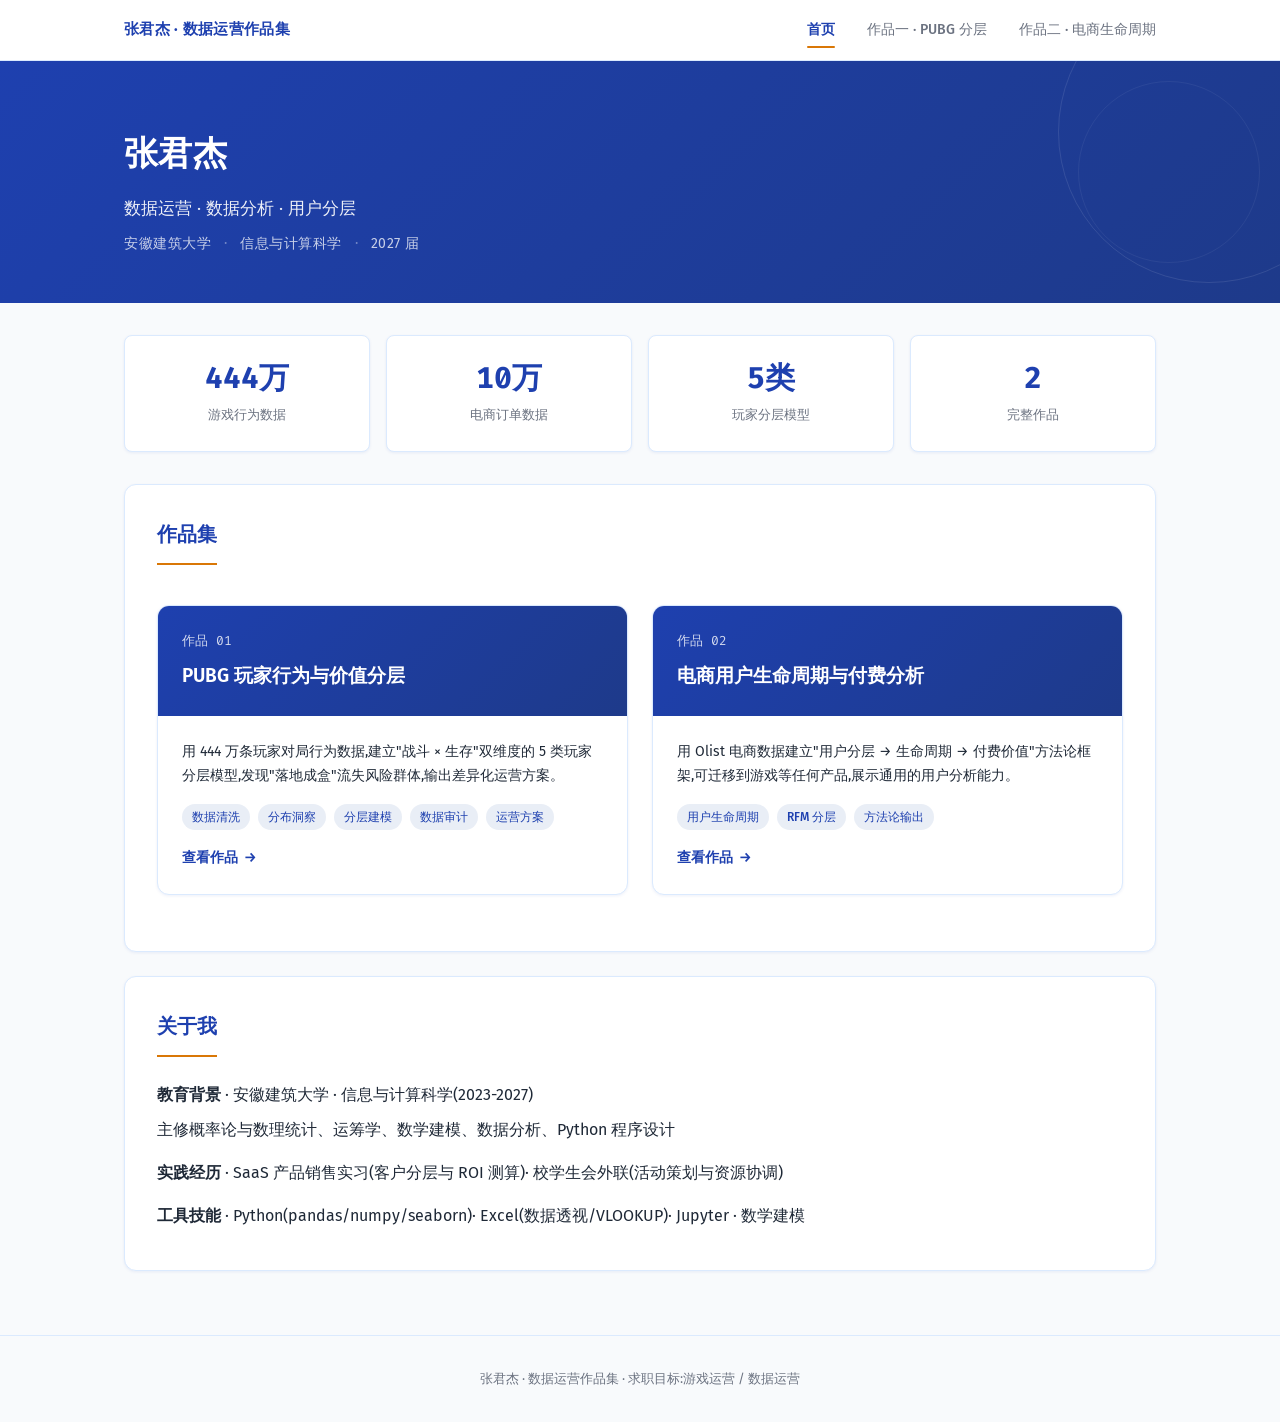
==== website/index.html @ e104588a "feat: redesign portfolio frontend with Swiss Modernism design system Apply ui-ux-pro-max design syst" ====
<!DOCTYPE html>
<html lang="zh-CN">
<head>
<meta charset="UTF-8">
<meta name="viewport" content="width=device-width, initial-scale=1.0">
<title>张君杰 · 数据运营作品集</title>
<link rel="preconnect" href="https://fonts.googleapis.com">
<link rel="preconnect" href="https://fonts.gstatic.com" crossorigin>
<link href="https://fonts.googleapis.com/css2?family=Fira+Sans:wght@300;400;500;600;700&family=Fira+Code:wght@400;500;600;700&display=swap" rel="stylesheet">
<link rel="stylesheet" href="css/style.css">
</head>
<body>

<!-- 导航 -->
<nav class="nav">
  <div class="nav-inner">
    <span class="nav-brand">张君杰 · 数据运营作品集</span>
    <div class="nav-links">
      <a href="index.html" class="active">首页</a>
      <a href="works/pubg.html">作品一 · PUBG 分层</a>
      <a href="works/olist.html">作品二 · 电商生命周期</a>
    </div>
  </div>
</nav>

<!-- Hero -->
<header class="hero">
  <div class="container">
    <h1>张君杰</h1>
    <p class="subtitle">数据运营 · 数据分析 · 用户分层</p>
    <p class="tagline">安徽建筑大学 <span>·</span> 信息与计算科学 <span>·</span> 2027 届</p>
  </div>
</header>

<div class="container">

  <!-- KPI 数据条 -->
  <div class="kpi-grid">
    <div class="kpi"><div class="value">444万</div><div class="label">游戏行为数据</div></div>
    <div class="kpi"><div class="value">10万</div><div class="label">电商订单数据</div></div>
    <div class="kpi"><div class="value">5类</div><div class="label">玩家分层模型</div></div>
    <div class="kpi"><div class="value">2</div><div class="label">完整作品</div></div>
  </div>

  <!-- 作品网格 -->
  <section class="chart-card">
    <h2>作品集</h2>
    <div class="works-grid">

      <div class="work-card">
        <div class="work-header">
          <div class="work-num">作品 01</div>
          <h3>PUBG 玩家行为与价值分层</h3>
        </div>
        <div class="work-body">
          <p>用 444 万条玩家对局行为数据,建立"战斗 × 生存"双维度的 5 类玩家分层模型,发现"落地成盒"流失风险群体,输出差异化运营方案。</p>
          <div class="work-skills">
            <span class="skill-tag">数据清洗</span>
            <span class="skill-tag">分布洞察</span>
            <span class="skill-tag">分层建模</span>
            <span class="skill-tag">数据审计</span>
            <span class="skill-tag">运营方案</span>
          </div>
          <a class="work-link" href="works/pubg.html">查看作品</a>
        </div>
      </div>

      <div class="work-card">
        <div class="work-header">
          <div class="work-num">作品 02</div>
          <h3>电商用户生命周期与付费分析</h3>
        </div>
        <div class="work-body">
          <p>用 Olist 电商数据建立"用户分层 → 生命周期 → 付费价值"方法论框架,可迁移到游戏等任何产品,展示通用的用户分析能力。</p>
          <div class="work-skills">
            <span class="skill-tag">用户生命周期</span>
            <span class="skill-tag">RFM 分层</span>
            <span class="skill-tag">方法论输出</span>
          </div>
          <a class="work-link" href="works/olist.html">查看作品</a>
        </div>
      </div>

    </div>
  </section>

  <!-- 关于我 -->
  <section class="chart-card">
    <h2>关于我</h2>
    <p><strong>教育背景</strong> · 安徽建筑大学 · 信息与计算科学(2023-2027)</p>
    <p>主修概率论与数理统计、运筹学、数学建模、数据分析、Python 程序设计</p>
    <p class="mt"><strong>实践经历</strong> · SaaS 产品销售实习(客户分层与 ROI 测算)· 校学生会外联(活动策划与资源协调)</p>
    <p class="mt"><strong>工具技能</strong> · Python(pandas/numpy/seaborn)· Excel(数据透视/VLOOKUP)· Jupyter · 数学建模</p>
  </section>

</div>

<footer>张君杰 · 数据运营作品集 · 求职目标:游戏运营 / 数据运营</footer>

</body>
</html>
---- website/css/style.css ----
/* ============================================================
   数据运营作品集 · 瑞士现代主义设计系统 (Swiss Modernism 2.0)
   ============================================================
   设计决策:
   - 风格: 网格系统、数学化间距、理性、干净
   - 主色: #1E40AF 数据蓝 (Primary)
   - 强调: #D97706 琥珀 (Accent, 为 WCAG 3:1 调整)
   - 背景: #F8FAFC 极浅蓝灰
   - 字体: Fira Sans(英文/数字) + 微软雅黑(中文) + Fira Code(代码)
   - 间距: 4px 基准的数学比例 (4/8/12/16/24/32/48/64)
   ============================================================ */

/* ---- 设计令牌 (Design Tokens) ---- */
:root {
    /* 色彩 */
    --color-primary: #1E40AF;
    --color-on-primary: #FFFFFF;
    --color-secondary: #3B82F6;
    --color-accent: #D97706;
    --color-on-accent: #FFFFFF;
    --color-background: #F8FAFC;
    --color-foreground: #1E3A8A;
    --color-muted: #E9EEF6;
    --color-border: #DBEAFE;
    --color-text: #1F2937;
    --color-text-secondary: #6B7280;
    --color-card: #FFFFFF;
    --color-destructive: #DC2626;

    /* 间距 (4px 基准数学比例) */
    --space-1: 4px;
    --space-2: 8px;
    --space-3: 12px;
    --space-4: 16px;
    --space-5: 24px;
    --space-6: 32px;
    --space-7: 48px;
    --space-8: 64px;

    /* 字体 */
    --font-sans: "Fira Sans", "Microsoft YaHei", "PingFang SC", "Helvetica Neue", sans-serif;
    --font-code: "Fira Code", "Consolas", "JetBrains Mono", monospace;

    /* 圆角与阴影 */
    --radius-sm: 4px;
    --radius-md: 8px;
    --radius-lg: 12px;
    --shadow-sm: 0 1px 3px rgba(30, 64, 175, 0.08);
    --shadow-md: 0 4px 12px rgba(30, 64, 175, 0.10);
    --shadow-lg: 0 8px 24px rgba(30, 64, 175, 0.12);

    /* 过渡 */
    --transition: 200ms cubic-bezier(0.4, 0, 0.2, 1);

    /* 容器宽度 */
    --container-max: 1080px;
}

/* ---- 基础重置 ---- */
* { margin: 0; padding: 0; box-sizing: border-box; }

html { scroll-behavior: smooth; }

body {
    font-family: var(--font-sans);
    color: var(--color-text);
    background: var(--color-background);
    line-height: 1.7;
    -webkit-font-smoothing: antialiased;
    text-rendering: optimizeLegibility;
}

img { max-width: 100%; height: auto; display: block; }

a { color: var(--color-primary); text-decoration: none; transition: color var(--transition); }
a:hover { color: var(--color-accent); }

/* 焦点可见性 (键盘导航) */
:focus-visible {
    outline: 3px solid var(--color-secondary);
    outline-offset: 2px;
    border-radius: var(--radius-sm);
}

/* 减少动态效果偏好 */
@media (prefers-reduced-motion: reduce) {
    *, *::before, *::after {
        animation-duration: 0.01ms !important;
        transition-duration: 0.01ms !important;
    }
    html { scroll-behavior: auto; }
}

/* ---- 布局容器 ---- */
.container {
    max-width: var(--container-max);
    margin: 0 auto;
    padding: 0 var(--space-5);
}

/* ---- 导航栏 ---- */
.nav {
    background: var(--color-card);
    border-bottom: 1px solid var(--color-border);
    position: sticky;
    top: 0;
    z-index: 100;
    backdrop-filter: blur(8px);
    background: rgba(255, 255, 255, 0.92);
}
.nav-inner {
    max-width: var(--container-max);
    margin: 0 auto;
    padding: 0 var(--space-5);
    display: flex;
    align-items: center;
    justify-content: space-between;
    height: 60px;
}
.nav-brand {
    font-weight: 700;
    color: var(--color-primary);
    font-size: 15px;
    letter-spacing: 0.02em;
}
.nav-links { display: flex; gap: var(--space-6); }
.nav-links a {
    color: var(--color-text-secondary);
    font-weight: 500;
    font-size: 14px;
    position: relative;
    padding: 4px 0;
}
.nav-links a:hover { color: var(--color-primary); }
.nav-links a.active { color: var(--color-primary); font-weight: 600; }
.nav-links a.active::after {
    content: '';
    position: absolute;
    bottom: -2px;
    left: 0;
    width: 100%;
    height: 2px;
    background: var(--color-accent);
    border-radius: 2px;
}

/* ---- Hero ---- */
.hero {
    background: linear-gradient(135deg, var(--color-primary), var(--color-foreground));
    color: var(--color-on-primary);
    padding: var(--space-8) 0 var(--space-7);
    position: relative;
    overflow: hidden;
}
.hero::after {
    content: '';
    position: absolute;
    right: -80px;
    top: -80px;
    width: 300px;
    height: 300px;
    border: 1px solid rgba(255,255,255,0.1);
    border-radius: 50%;
}
.hero::before {
    content: '';
    position: absolute;
    right: 20px;
    top: 20px;
    width: 180px;
    height: 180px;
    border: 1px solid rgba(255,255,255,0.06);
    border-radius: 50%;
}
.hero h1 {
    font-size: 34px;
    font-weight: 700;
    letter-spacing: 0.01em;
    margin-bottom: var(--space-3);
    position: relative;
    z-index: 1;
}
.hero .subtitle {
    font-size: 17px;
    opacity: 0.92;
    margin-bottom: var(--space-2);
    position: relative;
    z-index: 1;
}
.hero .tagline {
    font-size: 14px;
    opacity: 0.75;
    letter-spacing: 0.04em;
    position: relative;
    z-index: 1;
}
.hero .tagline span { margin: 0 8px; opacity: 0.5; }

/* ---- KPI 数据条 ---- */
.kpi-grid {
    display: grid;
    grid-template-columns: repeat(auto-fit, minmax(170px, 1fr));
    gap: var(--space-4);
    margin: var(--space-6) 0;
}
.kpi {
    background: var(--color-card);
    border: 1px solid var(--color-border);
    border-radius: var(--radius-md);
    padding: var(--space-5) var(--space-4);
    text-align: center;
    box-shadow: var(--shadow-sm);
    transition: transform var(--transition), box-shadow var(--transition);
}
.kpi:hover {
    transform: translateY(-2px);
    box-shadow: var(--shadow-md);
}
.kpi .value {
    font-family: var(--font-code);
    font-size: 30px;
    font-weight: 700;
    color: var(--color-primary);
    line-height: 1.2;
}
.kpi .label {
    font-size: 13px;
    color: var(--color-text-secondary);
    margin-top: var(--space-2);
}

/* ---- 章节卡片 ---- */
.chart-card {
    background: var(--color-card);
    border: 1px solid var(--color-border);
    border-radius: var(--radius-lg);
    padding: var(--space-6);
    margin: var(--space-5) 0;
    box-shadow: var(--shadow-sm);
}
.chart-card h2 {
    color: var(--color-primary);
    font-size: 20px;
    font-weight: 700;
    margin-bottom: var(--space-4);
    padding-bottom: var(--space-3);
    border-bottom: 2px solid var(--color-accent);
    display: inline-block;
}
.chart-card h3 {
    color: var(--color-primary);
    font-size: 17px;
    font-weight: 600;
    margin: var(--space-4) 0 var(--space-2);
}
.chart-card p { margin: var(--space-2) 0; color: var(--color-text); }
.chart-card p.mt { margin-top: var(--space-4); }
.chart-card ul, .chart-card ol { margin: var(--space-2) 0 var(--space-2) var(--space-5); }
.chart-card li { margin: var(--space-2) 0; color: var(--color-text); }
.chart-card img {
    border-radius: var(--radius-md);
    border: 1px solid var(--color-border);
    margin: var(--space-4) 0;
    box-shadow: var(--shadow-sm);
}

/* ---- 作品卡片网格 (Portfolio Grid) ---- */
.works-grid {
    display: grid;
    grid-template-columns: repeat(auto-fit, minmax(320px, 1fr));
    gap: var(--space-5);
    margin: var(--space-5) 0;
}
.work-card {
    background: var(--color-card);
    border: 1px solid var(--color-border);
    border-radius: var(--radius-lg);
    overflow: hidden;
    box-shadow: var(--shadow-sm);
    transition: transform var(--transition), box-shadow var(--transition);
    display: flex;
    flex-direction: column;
}
.work-card:hover {
    transform: translateY(-4px);
    box-shadow: var(--shadow-lg);
}
.work-card .work-header {
    padding: var(--space-5);
    background: linear-gradient(135deg, var(--color-primary), var(--color-foreground));
    color: var(--color-on-primary);
}
.work-card .work-header .work-num {
    font-family: var(--font-code);
    font-size: 13px;
    opacity: 0.8;
    margin-bottom: var(--space-2);
}
.work-card .work-header h3 {
    color: var(--color-on-primary);
    font-size: 19px;
    margin: 0;
    border: none;
    padding: 0;
}
.work-card .work-body {
    padding: var(--space-5);
    flex: 1;
    display: flex;
    flex-direction: column;
}
.work-card .work-body p {
    color: var(--color-text);
    font-size: 14px;
    margin: 0 0 var(--space-4);
    flex: 1;
}
.work-card .work-skills {
    display: flex;
    flex-wrap: wrap;
    gap: var(--space-2);
    margin-bottom: var(--space-4);
}
.work-card .skill-tag {
    background: var(--color-muted);
    color: var(--color-primary);
    font-size: 12px;
    padding: 3px 10px;
    border-radius: 20px;
    font-weight: 500;
}
.work-card .work-link {
    display: inline-flex;
    align-items: center;
    gap: 6px;
    color: var(--color-primary);
    font-weight: 600;
    font-size: 14px;
    cursor: pointer;
}
.work-card .work-link::after {
    content: '→';
    transition: transform var(--transition);
}
.work-card .work-link:hover::after { transform: translateX(4px); }
.work-card .work-link:hover { color: var(--color-accent); }

/* ---- 运营方案 (Action Plan) ---- */
.action-plan {
    border-left: 4px solid var(--color-accent);
    background: #FFFBEB;
    padding: var(--space-4) var(--space-5);
    margin: var(--space-4) 0;
    border-radius: 0 var(--radius-md) var(--radius-md) 0;
}
.action-plan .plan-title {
    font-weight: 700;
    color: var(--color-foreground);
    margin-bottom: var(--space-2);
    font-size: 15px;
}
.action-plan ul { margin: var(--space-2) 0 0 var(--space-4); }
.action-plan li { margin: var(--space-2) 0; color: var(--color-text); font-size: 14px; }
.action-plan p { margin: var(--space-2) 0; }

/* ---- 数据表格 ---- */
.data-table {
    width: 100%;
    border-collapse: collapse;
    margin: var(--space-4) 0;
    font-size: 14px;
    border: 1px solid var(--color-border);
    border-radius: var(--radius-md);
    overflow: hidden;
}
.data-table th, .data-table td {
    border-bottom: 1px solid var(--color-border);
    padding: 12px 14px;
    text-align: left;
}
.data-table th {
    background: var(--color-muted);
    color: var(--color-primary);
    font-weight: 600;
    font-size: 13px;
    letter-spacing: 0.02em;
}
.data-table tr:last-child td { border-bottom: none; }
.data-table tr:nth-child(even) { background: #FBFCFE; }
.data-table tr:hover { background: #F0F5FF; }

/* ---- 高亮文字 ---- */
.highlight {
    color: var(--color-accent);
    font-weight: 700;
}

/* ---- 方法论步骤 ---- */
.method-step {
    display: flex;
    gap: var(--space-4);
    margin: var(--space-3) 0;
    padding: var(--space-4);
    background: #F8FAFC;
    border: 1px solid var(--color-border);
    border-radius: var(--radius-md);
    transition: background var(--transition);
}
.method-step:hover { background: #F0F5FF; }
.method-step .step-num {
    background: var(--color-primary);
    color: var(--color-on-primary);
    width: 32px;
    height: 32px;
    border-radius: 50%;
    display: flex;
    align-items: center;
    justify-content: center;
    font-weight: 700;
    font-family: var(--font-code);
    flex-shrink: 0;
    font-size: 14px;
}
.method-step .step-body h4 { color: var(--color-primary); margin-bottom: var(--space-1); font-size: 15px; }
.method-step .step-body p { color: var(--color-text-secondary); font-size: 14px; }

/* ---- 代码块 ---- */
.code-block {
    background: #1E293B;
    color: #E2E8F0;
    border-radius: var(--radius-md);
    padding: var(--space-4) var(--space-5);
    margin: var(--space-4) 0;
    overflow-x: auto;
    font-family: var(--font-code);
    font-size: 13px;
    line-height: 1.7;
    box-shadow: inset 0 2px 4px rgba(0,0,0,0.1);
}
.code-block .kw { color: #C792EA; }
.code-block .str { color: #A5D6A7; }
.code-block .num { color: #FFAB70; }
.code-block .fn { color: #82AAFF; }
.code-block .cm { color: #9CA3AF; font-style: italic; }
.code-block-title {
    font-size: 12px;
    color: var(--color-text-secondary);
    margin-top: var(--space-2);
    text-align: right;
    font-style: italic;
}

/* ---- 页脚 ---- */
footer {
    text-align: center;
    padding: var(--space-6) var(--space-5);
    color: var(--color-text-secondary);
    font-size: 13px;
    border-top: 1px solid var(--color-border);
    margin-top: var(--space-8);
}

/* ---- 响应式 ---- */
@media (max-width: 768px) {
    .container { padding: 0 var(--space-4); }
    .nav-inner { padding: 0 var(--space-4); }
    .hero { padding: var(--space-6) 0; }
    .hero h1 { font-size: 26px; }
    .hero .subtitle { font-size: 15px; }
    .chart-card { padding: var(--space-4); }
    .works-grid { grid-template-columns: 1fr; }
    .kpi-grid { grid-template-columns: repeat(2, 1fr); }
    .nav-links { gap: var(--space-4); }
    .nav-links a { font-size: 13px; }
}

@media (max-width: 480px) {
    .kpi-grid { grid-template-columns: 1fr 1fr; gap: var(--space-3); }
    .kpi .value { font-size: 24px; }
    .code-block { font-size: 12px; padding: var(--space-3) var(--space-4); }
    .data-table { font-size: 12px; }
    .data-table th, .data-table td { padding: 8px 10px; }
}
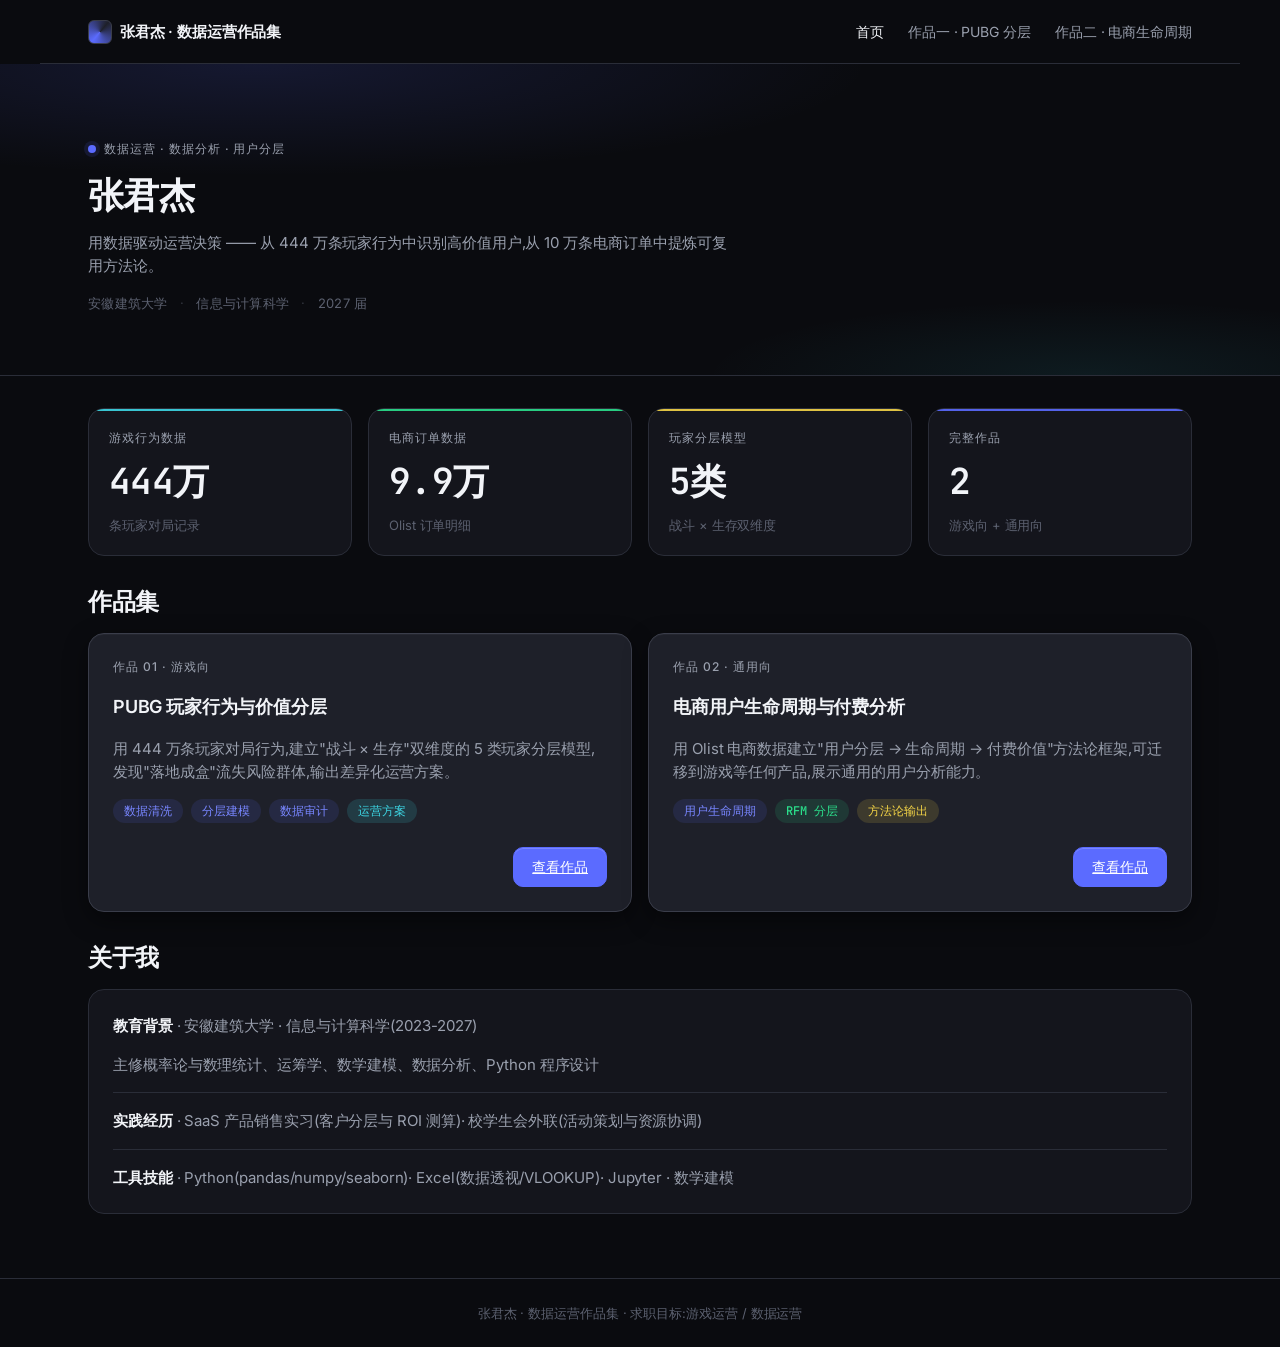
==== commit d7bcd2d7: "feat: rebuild portfolio with Halo dark design system Apply Halo design system (DESIGN.md + system.cs" ====
--- a/website/index.html
+++ b/website/index.html
@@ -6,78 +6,100 @@
 <title>张君杰 · 数据运营作品集</title>
 <link rel="preconnect" href="https://fonts.googleapis.com">
 <link rel="preconnect" href="https://fonts.gstatic.com" crossorigin>
-<link href="https://fonts.googleapis.com/css2?family=Fira+Sans:wght@300;400;500;600;700&family=Fira+Code:wght@400;500;600;700&display=swap" rel="stylesheet">
+<link href="https://fonts.googleapis.com/css2?family=Inter:wght@300;400;500;600;700&family=JetBrains+Mono:wght@400;500;600;700&display=swap" rel="stylesheet">
+<link rel="stylesheet" href="css/system.css">
 <link rel="stylesheet" href="css/style.css">
 </head>
 <body>
 
-<!-- 导航 -->
-<nav class="nav">
-  <div class="nav-inner">
-    <span class="nav-brand">张君杰 · 数据运营作品集</span>
-    <div class="nav-links">
-      <a href="index.html" class="active">首页</a>
-      <a href="works/pubg.html">作品一 · PUBG 分层</a>
-      <a href="works/olist.html">作品二 · 电商生命周期</a>
-    </div>
+<!-- 导航(Halo .nav) -->
+<nav class="nav container">
+  <a class="nav-brand" href="index.html">
+    <span class="nav-brand-mark"></span>
+    张君杰 · 数据运营作品集
+  </a>
+  <div class="nav-links">
+    <a class="nav-link" href="index.html" aria-current="page">首页</a>
+    <a class="nav-link" href="works/pubg.html">作品一 · PUBG 分层</a>
+    <a class="nav-link" href="works/olist.html">作品二 · 电商生命周期</a>
   </div>
 </nav>
 
 <!-- Hero -->
 <header class="hero">
   <div class="container">
+    <p class="eyebrow" style="margin-bottom:16px;">数据运营 · 数据分析 · 用户分层</p>
     <h1>张君杰</h1>
-    <p class="subtitle">数据运营 · 数据分析 · 用户分层</p>
+    <p class="subtitle">用数据驱动运营决策 —— 从 444 万条玩家行为中识别高价值用户,从 10 万条电商订单中提炼可复用方法论。</p>
     <p class="tagline">安徽建筑大学 <span>·</span> 信息与计算科学 <span>·</span> 2027 届</p>
   </div>
 </header>
 
 <div class="container">
 
-  <!-- KPI 数据条 -->
-  <div class="kpi-grid">
-    <div class="kpi"><div class="value">444万</div><div class="label">游戏行为数据</div></div>
-    <div class="kpi"><div class="value">10万</div><div class="label">电商订单数据</div></div>
-    <div class="kpi"><div class="value">5类</div><div class="label">玩家分层模型</div></div>
-    <div class="kpi"><div class="value">2</div><div class="label">完整作品</div></div>
+  <!-- KPI: stat-tile 签名组件 -->
+  <div class="grid-4" style="margin:var(--space-8) 0;">
+    <div class="stat-tile" data-tone="info">
+      <div class="stat-head">
+        <span class="stat-eyebrow">游戏行为数据</span>
+      </div>
+      <div class="stat-value">444万</div>
+      <div class="stat-foot">条玩家对局记录</div>
+    </div>
+    <div class="stat-tile" data-tone="success">
+      <div class="stat-head">
+        <span class="stat-eyebrow">电商订单数据</span>
+      </div>
+      <div class="stat-value">9.9万</div>
+      <div class="stat-foot">Olist 订单明细</div>
+    </div>
+    <div class="stat-tile" data-tone="warning">
+      <div class="stat-head">
+        <span class="stat-eyebrow">玩家分层模型</span>
+      </div>
+      <div class="stat-value">5类</div>
+      <div class="stat-foot">战斗 × 生存双维度</div>
+    </div>
+    <div class="stat-tile">
+      <div class="stat-head">
+        <span class="stat-eyebrow">完整作品</span>
+      </div>
+      <div class="stat-value">2</div>
+      <div class="stat-foot">游戏向 + 通用向</div>
+    </div>
   </div>
 
   <!-- 作品网格 -->
-  <section class="chart-card">
-    <h2>作品集</h2>
-    <div class="works-grid">
+  <section>
+    <h2 class="t-headline-md" style="margin:var(--space-8) 0 var(--space-4);">作品集</h2>
+    <div class="grid-2">
 
-      <div class="work-card">
-        <div class="work-header">
-          <div class="work-num">作品 01</div>
-          <h3>PUBG 玩家行为与价值分层</h3>
+      <div class="card card-elevated">
+        <span class="card-eyebrow">作品 01 · 游戏向</span>
+        <h3 class="card-title">PUBG 玩家行为与价值分层</h3>
+        <p class="card-body">用 444 万条玩家对局行为,建立"战斗 × 生存"双维度的 5 类玩家分层模型,发现"落地成盒"流失风险群体,输出差异化运营方案。</p>
+        <div class="row" style="flex-wrap:wrap;gap:var(--space-2);">
+          <span class="chip">数据清洗</span>
+          <span class="chip">分层建模</span>
+          <span class="chip">数据审计</span>
+          <span class="chip" data-tone="info">运营方案</span>
         </div>
-        <div class="work-body">
-          <p>用 444 万条玩家对局行为数据,建立"战斗 × 生存"双维度的 5 类玩家分层模型,发现"落地成盒"流失风险群体,输出差异化运营方案。</p>
-          <div class="work-skills">
-            <span class="skill-tag">数据清洗</span>
-            <span class="skill-tag">分布洞察</span>
-            <span class="skill-tag">分层建模</span>
-            <span class="skill-tag">数据审计</span>
-            <span class="skill-tag">运营方案</span>
-          </div>
-          <a class="work-link" href="works/pubg.html">查看作品</a>
+        <div class="card-footer">
+          <a class="btn btn-primary" href="works/pubg.html">查看作品</a>
         </div>
       </div>
 
-      <div class="work-card">
-        <div class="work-header">
-          <div class="work-num">作品 02</div>
-          <h3>电商用户生命周期与付费分析</h3>
+      <div class="card card-elevated">
+        <span class="card-eyebrow">作品 02 · 通用向</span>
+        <h3 class="card-title">电商用户生命周期与付费分析</h3>
+        <p class="card-body">用 Olist 电商数据建立"用户分层 → 生命周期 → 付费价值"方法论框架,可迁移到游戏等任何产品,展示通用的用户分析能力。</p>
+        <div class="row" style="flex-wrap:wrap;gap:var(--space-2);">
+          <span class="chip">用户生命周期</span>
+          <span class="chip" data-tone="success">RFM 分层</span>
+          <span class="chip" data-tone="warning">方法论输出</span>
         </div>
-        <div class="work-body">
-          <p>用 Olist 电商数据建立"用户分层 → 生命周期 → 付费价值"方法论框架,可迁移到游戏等任何产品,展示通用的用户分析能力。</p>
-          <div class="work-skills">
-            <span class="skill-tag">用户生命周期</span>
-            <span class="skill-tag">RFM 分层</span>
-            <span class="skill-tag">方法论输出</span>
-          </div>
-          <a class="work-link" href="works/olist.html">查看作品</a>
+        <div class="card-footer">
+          <a class="btn btn-primary" href="works/olist.html">查看作品</a>
         </div>
       </div>
 
@@ -85,12 +107,16 @@
   </section>
 
   <!-- 关于我 -->
-  <section class="chart-card">
-    <h2>关于我</h2>
-    <p><strong>教育背景</strong> · 安徽建筑大学 · 信息与计算科学(2023-2027)</p>
-    <p>主修概率论与数理统计、运筹学、数学建模、数据分析、Python 程序设计</p>
-    <p class="mt"><strong>实践经历</strong> · SaaS 产品销售实习(客户分层与 ROI 测算)· 校学生会外联(活动策划与资源协调)</p>
-    <p class="mt"><strong>工具技能</strong> · Python(pandas/numpy/seaborn)· Excel(数据透视/VLOOKUP)· Jupyter · 数学建模</p>
+  <section style="margin:var(--space-8) 0;">
+    <h2 class="t-headline-md" style="margin-bottom:var(--space-4);">关于我</h2>
+    <div class="card">
+      <p class="card-body"><strong class="t-primary">教育背景</strong> · 安徽建筑大学 · 信息与计算科学(2023-2027)</p>
+      <p class="card-body">主修概率论与数理统计、运筹学、数学建模、数据分析、Python 程序设计</p>
+      <div class="divider"></div>
+      <p class="card-body"><strong class="t-primary">实践经历</strong> · SaaS 产品销售实习(客户分层与 ROI 测算)· 校学生会外联(活动策划与资源协调)</p>
+      <div class="divider"></div>
+      <p class="card-body"><strong class="t-primary">工具技能</strong> · Python(pandas/numpy/seaborn)· Excel(数据透视/VLOOKUP)· Jupyter · 数学建模</p>
+    </div>
   </section>
 
 </div>
--- a/website/css/system.css
+++ b/website/css/system.css
@@ -0,0 +1,1196 @@
+/* =============================================================
+   Halo — Dark Design System
+   A quiet, architectural dark substrate where information is light.
+   ============================================================= */
+
+:root {
+  /* ---------- Color: Surface tiers ---------- */
+  --color-background: #0A0B0F;
+  --color-surface: #14151C;
+  --color-elevated: #1E2029;
+  --color-overlay: rgba(10, 11, 15, 0.72);
+
+  /* ---------- Color: Borders ---------- */
+  --color-border: #2A2D38;
+  --color-border-strong: #3A3D4A;
+  --color-border-soft: rgba(255, 255, 255, 0.04);
+
+  /* ---------- Color: Foreground ---------- */
+  --color-text-primary: #F2F4F8;
+  --color-text-secondary: #9AA0AE;
+  --color-text-muted: #5C6170;
+  --color-text-inverse: #0A0B0F;
+
+  /* ---------- Color: Brand ---------- */
+  --color-primary: #5B6BFF;
+  --color-primary-hover: #7886FF;
+  --color-primary-pressed: #4A59E6;
+  --color-primary-soft: rgba(91, 107, 255, 0.12);
+
+  /* ---------- Color: Signal ---------- */
+  --color-success: #2BE08C;
+  --color-warning: #F5D547;
+  --color-info: #3DD7E5;
+  --color-danger: #FF3A5C;
+
+  --color-success-soft: rgba(43, 224, 140, 0.12);
+  --color-warning-soft: rgba(245, 213, 71, 0.14);
+  --color-info-soft: rgba(61, 215, 229, 0.14);
+  --color-danger-soft: rgba(255, 58, 92, 0.14);
+
+  /* ---------- Typography ---------- */
+  --font-display: "Inter", -apple-system, BlinkMacSystemFont, "Segoe UI", sans-serif;
+  --font-body: "Inter", -apple-system, BlinkMacSystemFont, "Segoe UI", sans-serif;
+  --font-mono: "JetBrains Mono", ui-monospace, SFMono-Regular, Menlo, monospace;
+
+  --text-display-size: clamp(2.75rem, 6vw, 4.5rem);
+  --text-display-weight: 600;
+  --text-display-tracking: -0.03em;
+  --text-display-leading: 1.04;
+
+  --text-headline-lg-size: 2.25rem;
+  --text-headline-lg-weight: 600;
+  --text-headline-lg-tracking: -0.02em;
+  --text-headline-lg-leading: 1.12;
+
+  --text-headline-md-size: 1.5rem;
+  --text-headline-md-weight: 600;
+  --text-headline-md-tracking: -0.015em;
+  --text-headline-md-leading: 1.2;
+
+  --text-title-md-size: 1.125rem;
+  --text-title-md-weight: 600;
+  --text-title-md-tracking: -0.01em;
+  --text-title-md-leading: 1.3;
+
+  --text-body-md-size: 0.9375rem;
+  --text-body-md-weight: 400;
+  --text-body-md-tracking: -0.005em;
+  --text-body-md-leading: 1.55;
+
+  --text-body-sm-size: 0.8125rem;
+  --text-body-sm-weight: 400;
+  --text-body-sm-tracking: 0;
+  --text-body-sm-leading: 1.5;
+
+  --text-label-sm-size: 0.75rem;
+  --text-label-sm-weight: 500;
+  --text-label-sm-tracking: 0.08em;
+  --text-label-sm-leading: 1.2;
+
+  --text-mono-sm-size: 0.8125rem;
+  --text-mono-sm-weight: 500;
+  --text-mono-sm-tracking: 0;
+  --text-mono-sm-leading: 1.4;
+
+  --text-metric-size: 2.5rem;
+  --text-metric-weight: 600;
+  --text-metric-tracking: -0.02em;
+  --text-metric-leading: 1;
+
+  /* ---------- Spacing ---------- */
+  --space-1: 4px;
+  --space-2: 8px;
+  --space-3: 12px;
+  --space-4: 16px;
+  --space-5: 20px;
+  --space-6: 24px;
+  --space-8: 32px;
+  --space-10: 40px;
+  --space-12: 48px;
+  --space-16: 64px;
+  --space-20: 80px;
+
+  /* ---------- Radius ---------- */
+  --radius-none: 0px;
+  --radius-sm: 6px;
+  --radius-md: 10px;
+  --radius-lg: 16px;
+  --radius-xl: 24px;
+  --radius-full: 999px;
+
+  /* ---------- Border ---------- */
+  --border-width: 1px;
+  --border-width-thick: 1.5px;
+
+  /* ---------- Elevation ---------- */
+  --shadow-sm: 0 1px 0 rgba(255, 255, 255, 0.02) inset, 0 1px 2px rgba(0, 0, 0, 0.4);
+  --shadow-md: 0 8px 24px rgba(0, 0, 0, 0.45), 0 1px 0 rgba(255, 255, 255, 0.03) inset;
+  --shadow-lg: 0 24px 60px rgba(0, 0, 0, 0.55), 0 1px 0 rgba(255, 255, 255, 0.04) inset;
+
+  /* ---------- Focus ---------- */
+  --focus-ring: 0 0 0 3px rgba(91, 107, 255, 0.35);
+  --focus-ring-color: rgba(91, 107, 255, 0.35);
+
+  /* ---------- Motion ---------- */
+  --motion-fast: 120ms;
+  --motion-base: 150ms;
+  --motion-slow: 240ms;
+  --easing-standard: cubic-bezier(0.2, 0.6, 0.2, 1);
+
+  /* ---------- Layout ---------- */
+  --container-max: 1200px;
+  --container-pad: clamp(20px, 4vw, 48px);
+}
+
+/* =============================================================
+   Reset and base
+   ============================================================= */
+
+*,
+*::before,
+*::after {
+  box-sizing: border-box;
+}
+
+html,
+body {
+  margin: 0;
+  padding: 0;
+}
+
+body {
+  background-color: var(--color-background);
+  color: var(--color-text-primary);
+  font-family: var(--font-body);
+  font-size: var(--text-body-md-size);
+  line-height: var(--text-body-md-leading);
+  letter-spacing: var(--text-body-md-tracking);
+  -webkit-font-smoothing: antialiased;
+  text-rendering: optimizeLegibility;
+}
+
+::selection {
+  background-color: var(--color-primary-soft);
+  color: var(--color-text-primary);
+}
+
+img,
+svg {
+  display: block;
+  max-width: 100%;
+}
+
+hr {
+  border: 0;
+  border-top: var(--border-width) solid var(--color-border);
+  margin: 0;
+}
+
+/* =============================================================
+   Typography utilities
+   ============================================================= */
+
+.t-display {
+  font-family: var(--font-display);
+  font-size: var(--text-display-size);
+  font-weight: var(--text-display-weight);
+  letter-spacing: var(--text-display-tracking);
+  line-height: var(--text-display-leading);
+  color: var(--color-text-primary);
+  margin: 0;
+}
+
+.t-headline-lg {
+  font-family: var(--font-display);
+  font-size: var(--text-headline-lg-size);
+  font-weight: var(--text-headline-lg-weight);
+  letter-spacing: var(--text-headline-lg-tracking);
+  line-height: var(--text-headline-lg-leading);
+  color: var(--color-text-primary);
+  margin: 0;
+}
+
+.t-headline-md {
+  font-family: var(--font-display);
+  font-size: var(--text-headline-md-size);
+  font-weight: var(--text-headline-md-weight);
+  letter-spacing: var(--text-headline-md-tracking);
+  line-height: var(--text-headline-md-leading);
+  color: var(--color-text-primary);
+  margin: 0;
+}
+
+.t-title-md {
+  font-family: var(--font-display);
+  font-size: var(--text-title-md-size);
+  font-weight: var(--text-title-md-weight);
+  letter-spacing: var(--text-title-md-tracking);
+  line-height: var(--text-title-md-leading);
+  color: var(--color-text-primary);
+  margin: 0;
+}
+
+.t-body-md {
+  font-family: var(--font-body);
+  font-size: var(--text-body-md-size);
+  font-weight: var(--text-body-md-weight);
+  letter-spacing: var(--text-body-md-tracking);
+  line-height: var(--text-body-md-leading);
+  color: var(--color-text-secondary);
+  margin: 0;
+}
+
+.t-body-sm {
+  font-family: var(--font-body);
+  font-size: var(--text-body-sm-size);
+  font-weight: var(--text-body-sm-weight);
+  letter-spacing: var(--text-body-sm-tracking);
+  line-height: var(--text-body-sm-leading);
+  color: var(--color-text-secondary);
+  margin: 0;
+}
+
+.t-label-sm {
+  font-family: var(--font-display);
+  font-size: var(--text-label-sm-size);
+  font-weight: var(--text-label-sm-weight);
+  letter-spacing: var(--text-label-sm-tracking);
+  line-height: var(--text-label-sm-leading);
+  color: var(--color-text-secondary);
+  text-transform: uppercase;
+  margin: 0;
+}
+
+.t-mono-sm {
+  font-family: var(--font-mono);
+  font-size: var(--text-mono-sm-size);
+  font-weight: var(--text-mono-sm-weight);
+  letter-spacing: var(--text-mono-sm-tracking);
+  line-height: var(--text-mono-sm-leading);
+  color: var(--color-text-primary);
+  margin: 0;
+}
+
+.t-metric {
+  font-family: var(--font-mono);
+  font-size: var(--text-metric-size);
+  font-weight: var(--text-metric-weight);
+  letter-spacing: var(--text-metric-tracking);
+  line-height: var(--text-metric-leading);
+  color: var(--color-text-primary);
+  font-variant-numeric: tabular-nums;
+  margin: 0;
+}
+
+.t-muted {
+  color: var(--color-text-muted);
+}
+
+.t-primary {
+  color: var(--color-text-primary);
+}
+
+.t-secondary {
+  color: var(--color-text-secondary);
+}
+
+/* =============================================================
+   Layout primitives
+   ============================================================= */
+
+.container {
+  width: 100%;
+  max-width: var(--container-max);
+  margin-inline: auto;
+  padding-inline: var(--container-pad);
+}
+
+.stack {
+  display: flex;
+  flex-direction: column;
+  gap: var(--space-4);
+}
+
+.stack-sm { gap: var(--space-2); }
+.stack-md { gap: var(--space-4); }
+.stack-lg { gap: var(--space-6); }
+.stack-xl { gap: var(--space-10); }
+
+.row {
+  display: flex;
+  align-items: center;
+  gap: var(--space-3);
+}
+
+.row-between {
+  display: flex;
+  align-items: center;
+  justify-content: space-between;
+  gap: var(--space-3);
+}
+
+.grid-2 { display: grid; grid-template-columns: repeat(2, minmax(0, 1fr)); gap: var(--space-4); }
+.grid-3 { display: grid; grid-template-columns: repeat(3, minmax(0, 1fr)); gap: var(--space-4); }
+.grid-4 { display: grid; grid-template-columns: repeat(4, minmax(0, 1fr)); gap: var(--space-4); }
+
+@media (max-width: 720px) {
+  .grid-2, .grid-3, .grid-4 { grid-template-columns: 1fr; }
+}
+
+.divider {
+  height: 1px;
+  background: var(--color-border);
+  border: 0;
+  width: 100%;
+}
+
+/* =============================================================
+   Surfaces
+   ============================================================= */
+
+.surface {
+  background-color: var(--color-surface);
+  border: var(--border-width) solid var(--color-border);
+  border-radius: var(--radius-lg);
+}
+
+.surface-elevated {
+  background-color: var(--color-elevated);
+  border: var(--border-width) solid var(--color-border-strong);
+  border-radius: var(--radius-lg);
+  box-shadow: var(--shadow-md);
+}
+
+/* =============================================================
+   Eyebrow + Section header
+   ============================================================= */
+
+.eyebrow {
+  display: inline-flex;
+  align-items: center;
+  gap: var(--space-2);
+  color: var(--color-text-secondary);
+  font-family: var(--font-display);
+  font-size: var(--text-label-sm-size);
+  font-weight: var(--text-label-sm-weight);
+  letter-spacing: var(--text-label-sm-tracking);
+  text-transform: uppercase;
+}
+
+.eyebrow::before {
+  content: "";
+  width: 8px;
+  height: 8px;
+  border-radius: var(--radius-full);
+  background-color: var(--color-primary);
+  box-shadow: 0 0 0 4px var(--color-primary-soft);
+}
+
+/* =============================================================
+   Buttons
+   ============================================================= */
+
+.btn {
+  --btn-h: 40px;
+  --btn-pad-x: 18px;
+  --btn-radius: var(--radius-md);
+  --btn-fs: 0.875rem;
+  --btn-fw: 500;
+
+  appearance: none;
+  -webkit-appearance: none;
+  display: inline-flex;
+  align-items: center;
+  justify-content: center;
+  gap: var(--space-2);
+  height: var(--btn-h);
+  padding-inline: var(--btn-pad-x);
+  border-radius: var(--btn-radius);
+  border: var(--border-width) solid transparent;
+  font-family: var(--font-display);
+  font-size: var(--btn-fs);
+  font-weight: var(--btn-fw);
+  letter-spacing: -0.005em;
+  line-height: 1;
+  cursor: pointer;
+  user-select: none;
+  white-space: nowrap;
+  background: transparent;
+  color: var(--color-text-primary);
+  transition:
+    background-color var(--motion-base) var(--easing-standard),
+    border-color var(--motion-base) var(--easing-standard),
+    color var(--motion-base) var(--easing-standard),
+    box-shadow var(--motion-base) var(--easing-standard),
+    transform var(--motion-fast) var(--easing-standard);
+}
+
+.btn:focus-visible {
+  outline: none;
+  box-shadow: var(--focus-ring);
+}
+
+.btn:disabled,
+.btn[aria-disabled="true"] {
+  opacity: 0.4;
+  pointer-events: none;
+}
+
+.btn svg,
+.btn > i,
+.btn .icon {
+  width: 16px;
+  height: 16px;
+  max-width: 16px;
+  max-height: 16px;
+  flex-shrink: 0;
+  stroke-width: 1.75;
+}
+
+.btn-sm svg,
+.btn-sm > i {
+  width: 14px;
+  height: 14px;
+  max-width: 14px;
+  max-height: 14px;
+}
+
+.btn-lg svg,
+.btn-lg > i {
+  width: 18px;
+  height: 18px;
+  max-width: 18px;
+  max-height: 18px;
+}
+
+.btn-icon svg,
+.btn-icon > i {
+  width: 18px;
+  height: 18px;
+  max-width: 18px;
+  max-height: 18px;
+}
+
+.btn-icon.btn-sm svg,
+.btn-icon.btn-sm > i {
+  width: 16px;
+  height: 16px;
+  max-width: 16px;
+  max-height: 16px;
+}
+
+.btn-icon.btn-lg svg,
+.btn-icon.btn-lg > i {
+  width: 20px;
+  height: 20px;
+  max-width: 20px;
+  max-height: 20px;
+}
+
+/* Variants */
+
+.btn-primary {
+  background-color: var(--color-primary);
+  color: #FFFFFF;
+  border-color: var(--color-primary);
+  box-shadow: inset 0 1px 0 rgba(255, 255, 255, 0.18);
+}
+.btn-primary:hover { background-color: var(--color-primary-hover); border-color: var(--color-primary-hover); }
+.btn-primary:active { background-color: var(--color-primary-pressed); border-color: var(--color-primary-pressed); transform: translateY(1px); }
+
+.btn-secondary {
+  background-color: var(--color-surface);
+  color: var(--color-text-primary);
+  border-color: var(--color-border-strong);
+}
+.btn-secondary:hover { background-color: var(--color-elevated); border-color: var(--color-border-strong); }
+.btn-secondary:active { transform: translateY(1px); }
+
+.btn-tertiary {
+  background-color: transparent;
+  color: var(--color-text-secondary);
+  border-color: transparent;
+}
+.btn-tertiary:hover { background-color: var(--color-surface); color: var(--color-text-primary); }
+.btn-tertiary:active { background-color: var(--color-elevated); }
+
+.btn-danger {
+  background-color: var(--color-danger);
+  color: #FFFFFF;
+  border-color: var(--color-danger);
+  box-shadow: inset 0 1px 0 rgba(255, 255, 255, 0.18);
+}
+.btn-danger:hover { filter: brightness(1.06); }
+
+/* Sizes */
+
+.btn-sm {
+  --btn-h: 32px;
+  --btn-pad-x: 12px;
+  --btn-fs: 0.8125rem;
+  --btn-radius: 8px;
+}
+
+.btn-lg {
+  --btn-h: 48px;
+  --btn-pad-x: 22px;
+  --btn-fs: 0.9375rem;
+}
+
+.btn-icon {
+  padding-inline: 0;
+  width: var(--btn-h);
+  aspect-ratio: 1 / 1;
+}
+
+/* =============================================================
+   Inputs and form fields
+   ============================================================= */
+
+.field {
+  display: flex;
+  flex-direction: column;
+  gap: var(--space-2);
+}
+
+.field-label {
+  font-family: var(--font-display);
+  font-size: var(--text-label-sm-size);
+  font-weight: var(--text-label-sm-weight);
+  letter-spacing: var(--text-label-sm-tracking);
+  text-transform: uppercase;
+  color: var(--color-text-secondary);
+}
+
+.field-help {
+  font-family: var(--font-body);
+  font-size: var(--text-body-sm-size);
+  color: var(--color-text-muted);
+}
+
+.field-help.is-error {
+  color: var(--color-danger);
+}
+
+.input,
+.textarea,
+.select {
+  appearance: none;
+  -webkit-appearance: none;
+  width: 100%;
+  height: 40px;
+  background-color: var(--color-surface);
+  color: var(--color-text-primary);
+  border: var(--border-width) solid var(--color-border);
+  border-radius: var(--radius-md);
+  padding-inline: 14px;
+  font-family: var(--font-body);
+  font-size: var(--text-body-md-size);
+  letter-spacing: var(--text-body-md-tracking);
+  line-height: 1;
+  transition:
+    border-color var(--motion-base) var(--easing-standard),
+    background-color var(--motion-base) var(--easing-standard),
+    box-shadow var(--motion-base) var(--easing-standard);
+}
+
+.input::placeholder,
+.textarea::placeholder {
+  color: var(--color-text-muted);
+}
+
+.input:hover,
+.textarea:hover,
+.select:hover {
+  border-color: var(--color-border-strong);
+}
+
+.input:focus,
+.textarea:focus,
+.select:focus {
+  outline: none;
+  border-color: var(--color-primary);
+  box-shadow: var(--focus-ring);
+}
+
+.input:disabled,
+.textarea:disabled,
+.select:disabled {
+  opacity: 0.4;
+  pointer-events: none;
+}
+
+.input.is-invalid,
+.textarea.is-invalid,
+.select.is-invalid {
+  border-color: var(--color-danger);
+  box-shadow: 0 0 0 3px var(--color-danger-soft);
+}
+
+.textarea {
+  height: auto;
+  padding: 12px 14px;
+  line-height: 1.5;
+  resize: vertical;
+  min-height: 96px;
+}
+
+.select {
+  background-image:
+    linear-gradient(45deg, transparent 50%, var(--color-text-secondary) 50%),
+    linear-gradient(135deg, var(--color-text-secondary) 50%, transparent 50%);
+  background-position:
+    calc(100% - 18px) 50%,
+    calc(100% - 13px) 50%;
+  background-size: 5px 5px, 5px 5px;
+  background-repeat: no-repeat;
+  padding-right: 36px;
+}
+
+.input-group {
+  position: relative;
+  display: flex;
+  align-items: center;
+}
+
+.input-group .input {
+  padding-left: 38px;
+}
+
+.input-group .input-icon {
+  position: absolute;
+  left: 12px;
+  display: inline-flex;
+  align-items: center;
+  justify-content: center;
+  width: 18px;
+  height: 18px;
+  color: var(--color-text-muted);
+  pointer-events: none;
+}
+
+.input-group .input-icon > svg,
+.input-group .input-icon > i {
+  width: 16px;
+  height: 16px;
+  flex-shrink: 0;
+}
+
+/* =============================================================
+   Cards
+   ============================================================= */
+
+.card {
+  background-color: var(--color-surface);
+  border: var(--border-width) solid var(--color-border);
+  border-radius: var(--radius-lg);
+  padding: var(--space-6);
+  display: flex;
+  flex-direction: column;
+  gap: var(--space-4);
+  position: relative;
+  transition:
+    border-color var(--motion-base) var(--easing-standard),
+    background-color var(--motion-base) var(--easing-standard);
+}
+
+.card:hover {
+  border-color: var(--color-border-strong);
+}
+
+.card-eyebrow {
+  font-family: var(--font-display);
+  font-size: var(--text-label-sm-size);
+  font-weight: var(--text-label-sm-weight);
+  letter-spacing: var(--text-label-sm-tracking);
+  text-transform: uppercase;
+  color: var(--color-text-secondary);
+}
+
+.card-title {
+  font-family: var(--font-display);
+  font-size: var(--text-title-md-size);
+  font-weight: var(--text-title-md-weight);
+  letter-spacing: var(--text-title-md-tracking);
+  color: var(--color-text-primary);
+  margin: 0;
+}
+
+.card-body {
+  font-family: var(--font-body);
+  font-size: var(--text-body-md-size);
+  line-height: var(--text-body-md-leading);
+  color: var(--color-text-secondary);
+  margin: 0;
+}
+
+.card-footer {
+  display: flex;
+  align-items: center;
+  justify-content: flex-end;
+  gap: var(--space-2);
+  padding-top: var(--space-2);
+  margin-top: auto;
+}
+
+.card-media {
+  margin: calc(var(--space-6) * -1) calc(var(--space-6) * -1) 0;
+  height: 160px;
+  border-bottom: var(--border-width) solid var(--color-border);
+  border-radius: var(--radius-lg) var(--radius-lg) 0 0;
+  background:
+    radial-gradient(circle at 25% 30%, rgba(91, 107, 255, 0.35), transparent 55%),
+    radial-gradient(circle at 75% 70%, rgba(61, 215, 229, 0.22), transparent 55%),
+    linear-gradient(135deg, #14151C 0%, #1E2029 100%);
+}
+
+.card-elevated {
+  background-color: var(--color-elevated);
+  border-color: var(--color-border-strong);
+  box-shadow: var(--shadow-md);
+}
+
+.card-accent::before {
+  content: "";
+  position: absolute;
+  inset: 0 0 auto 0;
+  height: 2px;
+  background-color: var(--color-primary);
+  border-radius: var(--radius-lg) var(--radius-lg) 0 0;
+}
+
+.card-accent[data-accent="success"]::before { background-color: var(--color-success); }
+.card-accent[data-accent="warning"]::before { background-color: var(--color-warning); }
+.card-accent[data-accent="info"]::before { background-color: var(--color-info); }
+.card-accent[data-accent="danger"]::before { background-color: var(--color-danger); }
+
+/* =============================================================
+   Checkboxes and radios
+   ============================================================= */
+
+.check {
+  display: inline-flex;
+  align-items: center;
+  gap: var(--space-3);
+  cursor: pointer;
+  user-select: none;
+  color: var(--color-text-primary);
+  font-size: var(--text-body-md-size);
+}
+
+.check input[type="checkbox"],
+.check input[type="radio"] {
+  appearance: none;
+  -webkit-appearance: none;
+  width: 18px;
+  height: 18px;
+  flex-shrink: 0;
+  background-color: var(--color-surface);
+  border: var(--border-width) solid var(--color-border-strong);
+  border-radius: 6px;
+  position: relative;
+  cursor: pointer;
+  transition:
+    background-color var(--motion-base) var(--easing-standard),
+    border-color var(--motion-base) var(--easing-standard),
+    box-shadow var(--motion-base) var(--easing-standard);
+}
+
+.check input[type="radio"] {
+  border-radius: var(--radius-full);
+}
+
+.check input[type="checkbox"]:hover,
+.check input[type="radio"]:hover {
+  border-color: var(--color-primary-hover);
+}
+
+.check input[type="checkbox"]:focus-visible,
+.check input[type="radio"]:focus-visible {
+  outline: none;
+  box-shadow: var(--focus-ring);
+}
+
+.check input[type="checkbox"]:checked,
+.check input[type="radio"]:checked {
+  background-color: var(--color-primary);
+  border-color: var(--color-primary);
+}
+
+.check input[type="checkbox"]:checked::after {
+  content: "";
+  position: absolute;
+  inset: 0;
+  background-image: url("data:image/svg+xml;utf8,<svg xmlns='http://www.w3.org/2000/svg' viewBox='0 0 24 24' fill='none' stroke='white' stroke-width='3' stroke-linecap='round' stroke-linejoin='round'><polyline points='20 6 9 17 4 12'/></svg>");
+  background-repeat: no-repeat;
+  background-position: center;
+  background-size: 12px 12px;
+}
+
+.check input[type="radio"]:checked::after {
+  content: "";
+  position: absolute;
+  inset: 4px;
+  background-color: #FFFFFF;
+  border-radius: var(--radius-full);
+}
+
+.check input:disabled {
+  opacity: 0.4;
+  pointer-events: none;
+}
+
+/* Switch (pill toggle) */
+
+.switch {
+  position: relative;
+  display: inline-flex;
+  align-items: center;
+  width: 36px;
+  height: 20px;
+  cursor: pointer;
+}
+
+.switch input {
+  position: absolute;
+  inset: 0;
+  opacity: 0;
+  cursor: pointer;
+}
+
+.switch .switch-track {
+  position: absolute;
+  inset: 0;
+  background-color: var(--color-elevated);
+  border: var(--border-width) solid var(--color-border-strong);
+  border-radius: var(--radius-full);
+  transition: background-color var(--motion-base) var(--easing-standard), border-color var(--motion-base) var(--easing-standard);
+}
+
+.switch .switch-thumb {
+  position: absolute;
+  top: 2px;
+  left: 2px;
+  width: 14px;
+  height: 14px;
+  background-color: var(--color-text-secondary);
+  border-radius: var(--radius-full);
+  transition: transform var(--motion-base) var(--easing-standard), background-color var(--motion-base) var(--easing-standard);
+}
+
+.switch input:checked ~ .switch-track {
+  background-color: var(--color-primary);
+  border-color: var(--color-primary);
+}
+
+.switch input:checked ~ .switch-thumb {
+  transform: translateX(16px);
+  background-color: #FFFFFF;
+}
+
+.switch input:focus-visible ~ .switch-track {
+  box-shadow: var(--focus-ring);
+}
+
+/* =============================================================
+   Tabs (pill-style segmented control)
+   ============================================================= */
+
+.tabs {
+  display: inline-flex;
+  align-items: center;
+  gap: 4px;
+  padding: 4px;
+  background-color: var(--color-surface);
+  border: var(--border-width) solid var(--color-border);
+  border-radius: var(--radius-full);
+}
+
+.tab {
+  appearance: none;
+  -webkit-appearance: none;
+  background: transparent;
+  border: var(--border-width) solid transparent;
+  border-radius: var(--radius-full);
+  color: var(--color-text-secondary);
+  font-family: var(--font-display);
+  font-size: 0.8125rem;
+  font-weight: 500;
+  letter-spacing: -0.005em;
+  height: 32px;
+  padding-inline: 14px;
+  display: inline-flex;
+  align-items: center;
+  gap: var(--space-2);
+  cursor: pointer;
+  transition:
+    background-color var(--motion-base) var(--easing-standard),
+    color var(--motion-base) var(--easing-standard),
+    border-color var(--motion-base) var(--easing-standard);
+}
+
+.tab:hover {
+  background-color: var(--color-elevated);
+  color: var(--color-text-primary);
+}
+
+.tab[aria-selected="true"],
+.tab.is-active {
+  background-color: var(--color-elevated);
+  color: var(--color-text-primary);
+  border-color: var(--color-primary);
+}
+
+.tab:focus-visible {
+  outline: none;
+  box-shadow: var(--focus-ring);
+}
+
+.tab svg,
+.tab > i {
+  width: 14px;
+  height: 14px;
+  max-width: 14px;
+  max-height: 14px;
+  flex-shrink: 0;
+  stroke-width: 1.75;
+}
+
+.stat-tile .stat-head svg,
+.stat-tile .stat-head > i {
+  width: 14px;
+  height: 14px;
+  max-width: 14px;
+  max-height: 14px;
+  flex-shrink: 0;
+}
+
+/* =============================================================
+   Chips, badges, signal pills
+   ============================================================= */
+
+.chip {
+  display: inline-flex;
+  align-items: center;
+  gap: var(--space-1);
+  height: 24px;
+  padding-inline: 10px;
+  border-radius: var(--radius-full);
+  background-color: var(--color-primary-soft);
+  color: var(--color-primary-hover);
+  font-family: var(--font-mono);
+  font-size: 0.75rem;
+  font-weight: 500;
+  letter-spacing: 0;
+  white-space: nowrap;
+  border: var(--border-width) solid transparent;
+}
+
+.chip[data-tone="success"] { background-color: var(--color-success-soft); color: var(--color-success); }
+.chip[data-tone="warning"] { background-color: var(--color-warning-soft); color: var(--color-warning); }
+.chip[data-tone="info"] { background-color: var(--color-info-soft); color: var(--color-info); }
+.chip[data-tone="danger"] { background-color: var(--color-danger-soft); color: var(--color-danger); }
+.chip[data-tone="neutral"] { background-color: var(--color-elevated); color: var(--color-text-secondary); border-color: var(--color-border); }
+
+.chip svg,
+.chip > i,
+.chip .icon {
+  width: 12px;
+  height: 12px;
+  max-width: 12px;
+  max-height: 12px;
+  flex-shrink: 0;
+  stroke-width: 1.75;
+}
+
+.badge-dot {
+  display: inline-block;
+  width: 8px;
+  height: 8px;
+  border-radius: var(--radius-full);
+  background-color: var(--color-primary);
+}
+
+.badge-dot[data-tone="success"] { background-color: var(--color-success); }
+.badge-dot[data-tone="warning"] { background-color: var(--color-warning); }
+.badge-dot[data-tone="info"] { background-color: var(--color-info); }
+.badge-dot[data-tone="danger"] { background-color: var(--color-danger); }
+
+/* =============================================================
+   Signature element: Stat Tile
+   ============================================================= */
+
+.stat-tile {
+  position: relative;
+  background-color: var(--color-surface);
+  border: var(--border-width) solid var(--color-border);
+  border-radius: var(--radius-lg);
+  padding: var(--space-5);
+  display: flex;
+  flex-direction: column;
+  gap: var(--space-4);
+  overflow: hidden;
+  transition:
+    border-color var(--motion-base) var(--easing-standard),
+    transform var(--motion-base) var(--easing-standard);
+}
+
+.stat-tile::before {
+  content: "";
+  position: absolute;
+  inset: 0 0 auto 0;
+  height: 2px;
+  background-color: var(--color-primary);
+  opacity: 0.9;
+}
+
+.stat-tile[data-tone="success"]::before { background-color: var(--color-success); }
+.stat-tile[data-tone="warning"]::before { background-color: var(--color-warning); }
+.stat-tile[data-tone="info"]::before { background-color: var(--color-info); }
+.stat-tile[data-tone="danger"]::before { background-color: var(--color-danger); }
+
+.stat-tile:hover {
+  border-color: var(--color-border-strong);
+}
+
+.stat-tile .stat-head {
+  display: flex;
+  align-items: center;
+  justify-content: space-between;
+  gap: var(--space-3);
+}
+
+.stat-tile .stat-eyebrow {
+  font-family: var(--font-display);
+  font-size: var(--text-label-sm-size);
+  font-weight: var(--text-label-sm-weight);
+  letter-spacing: var(--text-label-sm-tracking);
+  text-transform: uppercase;
+  color: var(--color-text-secondary);
+}
+
+.stat-tile .stat-value {
+  font-family: var(--font-mono);
+  font-weight: 600;
+  font-size: 2.25rem;
+  letter-spacing: -0.02em;
+  line-height: 1;
+  color: var(--color-text-primary);
+  font-variant-numeric: tabular-nums;
+}
+
+.stat-tile .stat-meta {
+  display: flex;
+  align-items: center;
+  justify-content: space-between;
+  gap: var(--space-3);
+}
+
+.stat-tile .stat-foot {
+  font-family: var(--font-body);
+  font-size: var(--text-body-sm-size);
+  color: var(--color-text-muted);
+}
+
+.stat-tile .stat-spark {
+  width: 96px;
+  height: 32px;
+  color: var(--color-primary);
+}
+
+.stat-tile[data-tone="success"] .stat-spark { color: var(--color-success); }
+.stat-tile[data-tone="warning"] .stat-spark { color: var(--color-warning); }
+.stat-tile[data-tone="info"] .stat-spark { color: var(--color-info); }
+.stat-tile[data-tone="danger"] .stat-spark { color: var(--color-danger); }
+
+.stat-tile.stat-sm { padding: var(--space-4); gap: var(--space-3); }
+.stat-tile.stat-sm .stat-value { font-size: 1.75rem; }
+.stat-tile.stat-sm .stat-spark { width: 72px; height: 24px; }
+
+.stat-tile.stat-lg { padding: var(--space-6); gap: var(--space-5); }
+.stat-tile.stat-lg .stat-value { font-size: 2.75rem; }
+.stat-tile.stat-lg .stat-spark { width: 120px; height: 40px; }
+
+/* =============================================================
+   Navigation primitives
+   ============================================================= */
+
+.nav {
+  display: flex;
+  align-items: center;
+  justify-content: space-between;
+  height: 64px;
+  border-bottom: var(--border-width) solid var(--color-border);
+}
+
+.nav-brand {
+  display: inline-flex;
+  align-items: center;
+  gap: var(--space-2);
+  font-family: var(--font-display);
+  font-weight: 600;
+  letter-spacing: -0.01em;
+  color: var(--color-text-primary);
+  text-decoration: none;
+}
+
+.nav-brand-mark {
+  width: 24px;
+  height: 24px;
+  border-radius: var(--radius-sm);
+  background:
+    conic-gradient(from 220deg at 50% 50%, var(--color-primary), #1E2029, var(--color-primary));
+  border: var(--border-width) solid var(--color-border-strong);
+}
+
+.nav-links {
+  display: inline-flex;
+  align-items: center;
+  gap: var(--space-6);
+}
+
+.nav-link {
+  font-family: var(--font-display);
+  font-size: 0.875rem;
+  color: var(--color-text-secondary);
+  text-decoration: none;
+  transition: color var(--motion-base) var(--easing-standard);
+}
+
+.nav-link:hover,
+.nav-link[aria-current="page"] {
+  color: var(--color-text-primary);
+}
+
+/* =============================================================
+   Swatches and token tiles
+   ============================================================= */
+
+.swatch {
+  display: flex;
+  flex-direction: column;
+  gap: var(--space-2);
+}
+
+.swatch-chip {
+  height: 92px;
+  border-radius: var(--radius-md);
+  border: var(--border-width) solid var(--color-border);
+}
+
+.swatch-name {
+  font-family: var(--font-display);
+  font-size: 0.8125rem;
+  font-weight: 500;
+  color: var(--color-text-primary);
+}
+
+.swatch-hex {
+  font-family: var(--font-mono);
+  font-size: 0.75rem;
+  color: var(--color-text-muted);
+}
+
+/* =============================================================
+   Accessibility
+   ============================================================= */
+
+@media (prefers-reduced-motion: reduce) {
+  *,
+  *::before,
+  *::after {
+    transition-duration: 0.001ms !important;
+    animation-duration: 0.001ms !important;
+  }
+}
--- a/website/css/style.css
+++ b/website/css/style.css
@@ -1,450 +1,229 @@
-/* ============================================================
-   数据运营作品集 · 瑞士现代主义设计系统 (Swiss Modernism 2.0)
-   ============================================================
-   设计决策:
-   - 风格: 网格系统、数学化间距、理性、干净
-   - 主色: #1E40AF 数据蓝 (Primary)
-   - 强调: #D97706 琥珀 (Accent, 为 WCAG 3:1 调整)
-   - 背景: #F8FAFC 极浅蓝灰
-   - 字体: Fira Sans(英文/数字) + 微软雅黑(中文) + Fira Code(代码)
-   - 间距: 4px 基准的数学比例 (4/8/12/16/24/32/48/64)
-   ============================================================ */
-
-/* ---- 设计令牌 (Design Tokens) ---- */
-:root {
-    /* 色彩 */
-    --color-primary: #1E40AF;
-    --color-on-primary: #FFFFFF;
-    --color-secondary: #3B82F6;
-    --color-accent: #D97706;
-    --color-on-accent: #FFFFFF;
-    --color-background: #F8FAFC;
-    --color-foreground: #1E3A8A;
-    --color-muted: #E9EEF6;
-    --color-border: #DBEAFE;
-    --color-text: #1F2937;
-    --color-text-secondary: #6B7280;
-    --color-card: #FFFFFF;
-    --color-destructive: #DC2626;
-
-    /* 间距 (4px 基准数学比例) */
-    --space-1: 4px;
-    --space-2: 8px;
-    --space-3: 12px;
-    --space-4: 16px;
-    --space-5: 24px;
-    --space-6: 32px;
-    --space-7: 48px;
-    --space-8: 64px;
-
-    /* 字体 */
-    --font-sans: "Fira Sans", "Microsoft YaHei", "PingFang SC", "Helvetica Neue", sans-serif;
-    --font-code: "Fira Code", "Consolas", "JetBrains Mono", monospace;
-
-    /* 圆角与阴影 */
-    --radius-sm: 4px;
-    --radius-md: 8px;
-    --radius-lg: 12px;
-    --shadow-sm: 0 1px 3px rgba(30, 64, 175, 0.08);
-    --shadow-md: 0 4px 12px rgba(30, 64, 175, 0.10);
-    --shadow-lg: 0 8px 24px rgba(30, 64, 175, 0.12);
-
-    /* 过渡 */
-    --transition: 200ms cubic-bezier(0.4, 0, 0.2, 1);
-
-    /* 容器宽度 */
-    --container-max: 1080px;
-}
-
-/* ---- 基础重置 ---- */
-* { margin: 0; padding: 0; box-sizing: border-box; }
-
-html { scroll-behavior: smooth; }
-
-body {
-    font-family: var(--font-sans);
-    color: var(--color-text);
-    background: var(--color-background);
-    line-height: 1.7;
-    -webkit-font-smoothing: antialiased;
-    text-rendering: optimizeLegibility;
-}
-
-img { max-width: 100%; height: auto; display: block; }
-
-a { color: var(--color-primary); text-decoration: none; transition: color var(--transition); }
-a:hover { color: var(--color-accent); }
-
-/* 焦点可见性 (键盘导航) */
-:focus-visible {
-    outline: 3px solid var(--color-secondary);
-    outline-offset: 2px;
-    border-radius: var(--radius-sm);
-}
-
-/* 减少动态效果偏好 */
-@media (prefers-reduced-motion: reduce) {
-    *, *::before, *::after {
-        animation-duration: 0.01ms !important;
-        transition-duration: 0.01ms !important;
-    }
-    html { scroll-behavior: auto; }
-}
-
-/* ---- 布局容器 ---- */
-.container {
-    max-width: var(--container-max);
-    margin: 0 auto;
-    padding: 0 var(--space-5);
-}
-
-/* ---- 导航栏 ---- */
+/* =============================================================
+   数据运营作品集 · Halo 暗色系统 补充样式
+   =============================================================
+   本文件与 system.css(Halo 设计系统)并存。
+   system.css 提供:token、排版工具、按钮、卡片、stat-tile、
+   chip、nav、grid 等基础组件。
+   本文件补充:作品集特有的"长文运营报告"布局组件——
+   hero、章节卡片、数据表格、代码块、行动方案、方法步骤。
+   所有取值均引用 Halo token(--color-* / --space-* / --radius-* /
+   --font-*),不引入新视觉风格。
+   ============================================================= */
+
+/* ---- 导航增强:sticky 定位(仅定位,不改变 Halo 视觉) ---- */
 .nav {
-    background: var(--color-card);
-    border-bottom: 1px solid var(--color-border);
     position: sticky;
     top: 0;
     z-index: 100;
-    backdrop-filter: blur(8px);
-    background: rgba(255, 255, 255, 0.92);
-}
-.nav-inner {
-    max-width: var(--container-max);
-    margin: 0 auto;
-    padding: 0 var(--space-5);
-    display: flex;
-    align-items: center;
-    justify-content: space-between;
-    height: 60px;
-}
-.nav-brand {
-    font-weight: 700;
-    color: var(--color-primary);
-    font-size: 15px;
-    letter-spacing: 0.02em;
-}
-.nav-links { display: flex; gap: var(--space-6); }
-.nav-links a {
-    color: var(--color-text-secondary);
-    font-weight: 500;
-    font-size: 14px;
-    position: relative;
-    padding: 4px 0;
-}
-.nav-links a:hover { color: var(--color-primary); }
-.nav-links a.active { color: var(--color-primary); font-weight: 600; }
-.nav-links a.active::after {
-    content: '';
-    position: absolute;
-    bottom: -2px;
-    left: 0;
-    width: 100%;
-    height: 2px;
-    background: var(--color-accent);
-    border-radius: 2px;
-}
-
-/* ---- Hero ---- */
+    background-color: var(--color-background);
+}
+
+/* ---- Hero(暗色大标题区) ---- */
 .hero {
-    background: linear-gradient(135deg, var(--color-primary), var(--color-foreground));
-    color: var(--color-on-primary);
-    padding: var(--space-8) 0 var(--space-7);
+    padding: var(--space-16) 0 var(--space-12);
     position: relative;
     overflow: hidden;
-}
-.hero::after {
-    content: '';
-    position: absolute;
-    right: -80px;
-    top: -80px;
-    width: 300px;
-    height: 300px;
-    border: 1px solid rgba(255,255,255,0.1);
-    border-radius: 50%;
-}
-.hero::before {
-    content: '';
-    position: absolute;
-    right: 20px;
-    top: 20px;
-    width: 180px;
-    height: 180px;
-    border: 1px solid rgba(255,255,255,0.06);
-    border-radius: 50%;
+    border-bottom: var(--border-width) solid var(--color-border);
+    background:
+        radial-gradient(ellipse 80% 60% at 20% 0%, rgba(91, 107, 255, 0.14), transparent 60%),
+        radial-gradient(ellipse 50% 40% at 85% 100%, rgba(61, 215, 229, 0.08), transparent 60%),
+        var(--color-background);
 }
 .hero h1 {
-    font-size: 34px;
-    font-weight: 700;
-    letter-spacing: 0.01em;
-    margin-bottom: var(--space-3);
-    position: relative;
-    z-index: 1;
+    font-family: var(--font-display);
+    font-size: var(--text-headline-lg-size);
+    font-weight: var(--text-headline-lg-weight);
+    letter-spacing: var(--text-headline-lg-tracking);
+    line-height: var(--text-headline-lg-leading);
+    color: var(--color-text-primary);
+    margin: 0 0 var(--space-4);
 }
 .hero .subtitle {
-    font-size: 17px;
-    opacity: 0.92;
-    margin-bottom: var(--space-2);
-    position: relative;
-    z-index: 1;
+    font-family: var(--font-body);
+    font-size: var(--text-body-md-size);
+    color: var(--color-text-secondary);
+    max-width: 640px;
+    margin: 0;
 }
 .hero .tagline {
-    font-size: 14px;
-    opacity: 0.75;
-    letter-spacing: 0.04em;
-    position: relative;
-    z-index: 1;
-}
-.hero .tagline span { margin: 0 8px; opacity: 0.5; }
-
-/* ---- KPI 数据条 ---- */
-.kpi-grid {
-    display: grid;
-    grid-template-columns: repeat(auto-fit, minmax(170px, 1fr));
-    gap: var(--space-4);
+    font-family: var(--font-body);
+    font-size: var(--text-body-sm-size);
+    color: var(--color-text-muted);
+    margin-top: var(--space-4);
+    letter-spacing: 0.02em;
+}
+.hero .tagline span { margin: 0 var(--space-2); opacity: 0.5; }
+
+/* ---- 章节卡片(长文报告容器) ---- */
+.chart-card {
+    background-color: var(--color-surface);
+    border: var(--border-width) solid var(--color-border);
+    border-radius: var(--radius-lg);
+    padding: var(--space-8) var(--space-6);
     margin: var(--space-6) 0;
 }
-.kpi {
-    background: var(--color-card);
-    border: 1px solid var(--color-border);
-    border-radius: var(--radius-md);
-    padding: var(--space-5) var(--space-4);
-    text-align: center;
-    box-shadow: var(--shadow-sm);
-    transition: transform var(--transition), box-shadow var(--transition);
-}
-.kpi:hover {
-    transform: translateY(-2px);
-    box-shadow: var(--shadow-md);
-}
-.kpi .value {
-    font-family: var(--font-code);
-    font-size: 30px;
-    font-weight: 700;
-    color: var(--color-primary);
-    line-height: 1.2;
-}
-.kpi .label {
-    font-size: 13px;
-    color: var(--color-text-secondary);
-    margin-top: var(--space-2);
-}
-
-/* ---- 章节卡片 ---- */
-.chart-card {
-    background: var(--color-card);
-    border: 1px solid var(--color-border);
-    border-radius: var(--radius-lg);
-    padding: var(--space-6);
-    margin: var(--space-5) 0;
-    box-shadow: var(--shadow-sm);
-}
 .chart-card h2 {
-    color: var(--color-primary);
-    font-size: 20px;
-    font-weight: 700;
-    margin-bottom: var(--space-4);
+    font-family: var(--font-display);
+    font-size: var(--text-headline-md-size);
+    font-weight: var(--text-headline-md-weight);
+    letter-spacing: var(--text-headline-md-tracking);
+    color: var(--color-text-primary);
+    margin: 0 0 var(--space-4);
     padding-bottom: var(--space-3);
-    border-bottom: 2px solid var(--color-accent);
-    display: inline-block;
+    border-bottom: var(--border-width) solid var(--color-border);
+    display: block;
+}
+.chart-card h2::after {
+    content: "";
+    display: block;
+    width: 48px;
+    height: 2px;
+    background-color: var(--color-primary);
+    margin-top: var(--space-3);
+    border-radius: var(--radius-full);
 }
 .chart-card h3 {
-    color: var(--color-primary);
-    font-size: 17px;
-    font-weight: 600;
-    margin: var(--space-4) 0 var(--space-2);
-}
-.chart-card p { margin: var(--space-2) 0; color: var(--color-text); }
+    font-family: var(--font-display);
+    font-size: var(--text-title-md-size);
+    font-weight: var(--text-title-md-weight);
+    color: var(--color-text-primary);
+    margin: var(--space-5) 0 var(--space-3);
+}
+.chart-card p {
+    font-family: var(--font-body);
+    font-size: var(--text-body-md-size);
+    color: var(--color-text-secondary);
+    margin: var(--space-3) 0;
+}
 .chart-card p.mt { margin-top: var(--space-4); }
-.chart-card ul, .chart-card ol { margin: var(--space-2) 0 var(--space-2) var(--space-5); }
-.chart-card li { margin: var(--space-2) 0; color: var(--color-text); }
+.chart-card ul, .chart-card ol {
+    margin: var(--space-3) 0 var(--space-3) var(--space-5);
+    color: var(--color-text-secondary);
+}
+.chart-card li { margin: var(--space-2) 0; color: var(--color-text-secondary); }
+.chart-card li strong, .chart-card p strong { color: var(--color-text-primary); }
 .chart-card img {
     border-radius: var(--radius-md);
-    border: 1px solid var(--color-border);
-    margin: var(--space-4) 0;
-    box-shadow: var(--shadow-sm);
-}
-
-/* ---- 作品卡片网格 (Portfolio Grid) ---- */
-.works-grid {
-    display: grid;
-    grid-template-columns: repeat(auto-fit, minmax(320px, 1fr));
-    gap: var(--space-5);
-    margin: var(--space-5) 0;
-}
-.work-card {
-    background: var(--color-card);
-    border: 1px solid var(--color-border);
-    border-radius: var(--radius-lg);
-    overflow: hidden;
-    box-shadow: var(--shadow-sm);
-    transition: transform var(--transition), box-shadow var(--transition);
-    display: flex;
-    flex-direction: column;
-}
-.work-card:hover {
-    transform: translateY(-4px);
-    box-shadow: var(--shadow-lg);
-}
-.work-card .work-header {
-    padding: var(--space-5);
-    background: linear-gradient(135deg, var(--color-primary), var(--color-foreground));
-    color: var(--color-on-primary);
-}
-.work-card .work-header .work-num {
-    font-family: var(--font-code);
-    font-size: 13px;
-    opacity: 0.8;
-    margin-bottom: var(--space-2);
-}
-.work-card .work-header h3 {
-    color: var(--color-on-primary);
-    font-size: 19px;
-    margin: 0;
-    border: none;
-    padding: 0;
-}
-.work-card .work-body {
-    padding: var(--space-5);
-    flex: 1;
-    display: flex;
-    flex-direction: column;
-}
-.work-card .work-body p {
-    color: var(--color-text);
-    font-size: 14px;
-    margin: 0 0 var(--space-4);
-    flex: 1;
-}
-.work-card .work-skills {
-    display: flex;
-    flex-wrap: wrap;
-    gap: var(--space-2);
-    margin-bottom: var(--space-4);
-}
-.work-card .skill-tag {
-    background: var(--color-muted);
-    color: var(--color-primary);
-    font-size: 12px;
-    padding: 3px 10px;
-    border-radius: 20px;
-    font-weight: 500;
-}
-.work-card .work-link {
-    display: inline-flex;
-    align-items: center;
-    gap: 6px;
-    color: var(--color-primary);
-    font-weight: 600;
-    font-size: 14px;
-    cursor: pointer;
-}
-.work-card .work-link::after {
-    content: '→';
-    transition: transform var(--transition);
-}
-.work-card .work-link:hover::after { transform: translateX(4px); }
-.work-card .work-link:hover { color: var(--color-accent); }
-
-/* ---- 运营方案 (Action Plan) ---- */
-.action-plan {
-    border-left: 4px solid var(--color-accent);
-    background: #FFFBEB;
-    padding: var(--space-4) var(--space-5);
-    margin: var(--space-4) 0;
-    border-radius: 0 var(--radius-md) var(--radius-md) 0;
-}
-.action-plan .plan-title {
-    font-weight: 700;
-    color: var(--color-foreground);
-    margin-bottom: var(--space-2);
-    font-size: 15px;
-}
-.action-plan ul { margin: var(--space-2) 0 0 var(--space-4); }
-.action-plan li { margin: var(--space-2) 0; color: var(--color-text); font-size: 14px; }
-.action-plan p { margin: var(--space-2) 0; }
+    border: var(--border-width) solid var(--color-border);
+    margin: var(--space-4) 0;
+    width: 100%;
+    height: auto;
+}
 
 /* ---- 数据表格 ---- */
 .data-table {
     width: 100%;
     border-collapse: collapse;
     margin: var(--space-4) 0;
-    font-size: 14px;
-    border: 1px solid var(--color-border);
+    font-size: var(--text-body-sm-size);
+    font-family: var(--font-body);
+    border: var(--border-width) solid var(--color-border);
     border-radius: var(--radius-md);
     overflow: hidden;
 }
 .data-table th, .data-table td {
-    border-bottom: 1px solid var(--color-border);
-    padding: 12px 14px;
+    border-bottom: var(--border-width) solid var(--color-border);
+    padding: var(--space-3) var(--space-4);
     text-align: left;
+    color: var(--color-text-secondary);
 }
 .data-table th {
-    background: var(--color-muted);
-    color: var(--color-primary);
-    font-weight: 600;
-    font-size: 13px;
-    letter-spacing: 0.02em;
+    background-color: var(--color-elevated);
+    color: var(--color-text-primary);
+    font-weight: 600;
+    font-size: var(--text-label-sm-size);
+    letter-spacing: var(--text-label-sm-tracking);
+    text-transform: uppercase;
 }
 .data-table tr:last-child td { border-bottom: none; }
-.data-table tr:nth-child(even) { background: #FBFCFE; }
-.data-table tr:hover { background: #F0F5FF; }
+.data-table tr:hover td { background-color: rgba(91, 107, 255, 0.06); }
 
 /* ---- 高亮文字 ---- */
 .highlight {
-    color: var(--color-accent);
-    font-weight: 700;
-}
-
-/* ---- 方法论步骤 ---- */
+    color: var(--color-info);
+    font-weight: 600;
+}
+
+/* ---- 行动方案卡片 ---- */
+.action-plan {
+    border-left: 3px solid var(--color-primary);
+    background-color: var(--color-primary-soft);
+    border-radius: 0 var(--radius-md) var(--radius-md) 0;
+    padding: var(--space-4) var(--space-5);
+    margin: var(--space-4) 0;
+}
+.action-plan .plan-title {
+    font-family: var(--font-display);
+    font-weight: 600;
+    color: var(--color-text-primary);
+    margin-bottom: var(--space-3);
+    font-size: var(--text-title-md-size);
+}
+.action-plan ul { margin: var(--space-2) 0 0 var(--space-4); }
+.action-plan li { margin: var(--space-2) 0; color: var(--color-text-secondary); }
+.action-plan p { margin: var(--space-2) 0; }
+
+/* ---- 方法步骤 ---- */
 .method-step {
     display: flex;
     gap: var(--space-4);
     margin: var(--space-3) 0;
     padding: var(--space-4);
-    background: #F8FAFC;
-    border: 1px solid var(--color-border);
-    border-radius: var(--radius-md);
-    transition: background var(--transition);
-}
-.method-step:hover { background: #F0F5FF; }
+    background-color: var(--color-elevated);
+    border: var(--border-width) solid var(--color-border);
+    border-radius: var(--radius-md);
+    transition: border-color var(--motion-base) var(--easing-standard);
+}
+.method-step:hover { border-color: var(--color-border-strong); }
 .method-step .step-num {
-    background: var(--color-primary);
-    color: var(--color-on-primary);
+    background-color: var(--color-primary);
+    color: #FFFFFF;
     width: 32px;
     height: 32px;
-    border-radius: 50%;
+    border-radius: var(--radius-full);
     display: flex;
     align-items: center;
     justify-content: center;
-    font-weight: 700;
-    font-family: var(--font-code);
+    font-weight: 600;
+    font-family: var(--font-mono);
     flex-shrink: 0;
-    font-size: 14px;
-}
-.method-step .step-body h4 { color: var(--color-primary); margin-bottom: var(--space-1); font-size: 15px; }
-.method-step .step-body p { color: var(--color-text-secondary); font-size: 14px; }
+    font-size: var(--text-body-sm-size);
+    box-shadow: inset 0 1px 0 rgba(255,255,255,0.2);
+}
+.method-step .step-body h4 {
+    font-family: var(--font-display);
+    color: var(--color-text-primary);
+    margin-bottom: var(--space-1);
+    font-size: var(--text-title-md-size);
+    font-weight: 600;
+}
+.method-step .step-body p {
+    color: var(--color-text-muted);
+    font-size: var(--text-body-sm-size);
+    margin: 0;
+}
 
 /* ---- 代码块 ---- */
 .code-block {
-    background: #1E293B;
-    color: #E2E8F0;
+    background-color: var(--color-elevated);
+    color: var(--color-text-primary);
+    border: var(--border-width) solid var(--color-border);
     border-radius: var(--radius-md);
     padding: var(--space-4) var(--space-5);
     margin: var(--space-4) 0;
     overflow-x: auto;
-    font-family: var(--font-code);
-    font-size: 13px;
+    font-family: var(--font-mono);
+    font-size: var(--text-mono-sm-size);
     line-height: 1.7;
-    box-shadow: inset 0 2px 4px rgba(0,0,0,0.1);
 }
 .code-block .kw { color: #C792EA; }
 .code-block .str { color: #A5D6A7; }
 .code-block .num { color: #FFAB70; }
 .code-block .fn { color: #82AAFF; }
-.code-block .cm { color: #9CA3AF; font-style: italic; }
+.code-block .cm { color: var(--color-text-muted); font-style: italic; }
 .code-block-title {
-    font-size: 12px;
-    color: var(--color-text-secondary);
+    font-size: var(--text-body-sm-size);
+    color: var(--color-text-muted);
     margin-top: var(--space-2);
     text-align: right;
     font-style: italic;
@@ -454,30 +233,23 @@
 footer {
     text-align: center;
     padding: var(--space-6) var(--space-5);
-    color: var(--color-text-secondary);
-    font-size: 13px;
-    border-top: 1px solid var(--color-border);
-    margin-top: var(--space-8);
-}
-
-/* ---- 响应式 ---- */
-@media (max-width: 768px) {
-    .container { padding: 0 var(--space-4); }
-    .nav-inner { padding: 0 var(--space-4); }
-    .hero { padding: var(--space-6) 0; }
-    .hero h1 { font-size: 26px; }
-    .hero .subtitle { font-size: 15px; }
+    color: var(--color-text-muted);
+    font-size: var(--text-body-sm-size);
+    border-top: var(--border-width) solid var(--color-border);
+    margin-top: var(--space-16);
+}
+
+/* ---- 响应式:覆盖 Halo 的 grid/间距在小屏 ---- */
+@media (max-width: 720px) {
+    .hero { padding: var(--space-10) 0 var(--space-8); }
+    .hero h1 { font-size: var(--text-headline-md-size); }
     .chart-card { padding: var(--space-4); }
-    .works-grid { grid-template-columns: 1fr; }
-    .kpi-grid { grid-template-columns: repeat(2, 1fr); }
-    .nav-links { gap: var(--space-4); }
-    .nav-links a { font-size: 13px; }
+    .data-table { font-size: 12px; }
+    .data-table th, .data-table td { padding: var(--space-2) var(--space-3); }
+    .code-block { font-size: 12px; padding: var(--space-3) var(--space-4); }
 }
 
 @media (max-width: 480px) {
-    .kpi-grid { grid-template-columns: 1fr 1fr; gap: var(--space-3); }
-    .kpi .value { font-size: 24px; }
-    .code-block { font-size: 12px; padding: var(--space-3) var(--space-4); }
-    .data-table { font-size: 12px; }
-    .data-table th, .data-table td { padding: 8px 10px; }
-}
+    .chart-card { padding: var(--space-4); }
+    .hero .subtitle { font-size: var(--text-body-sm-size); }
+}
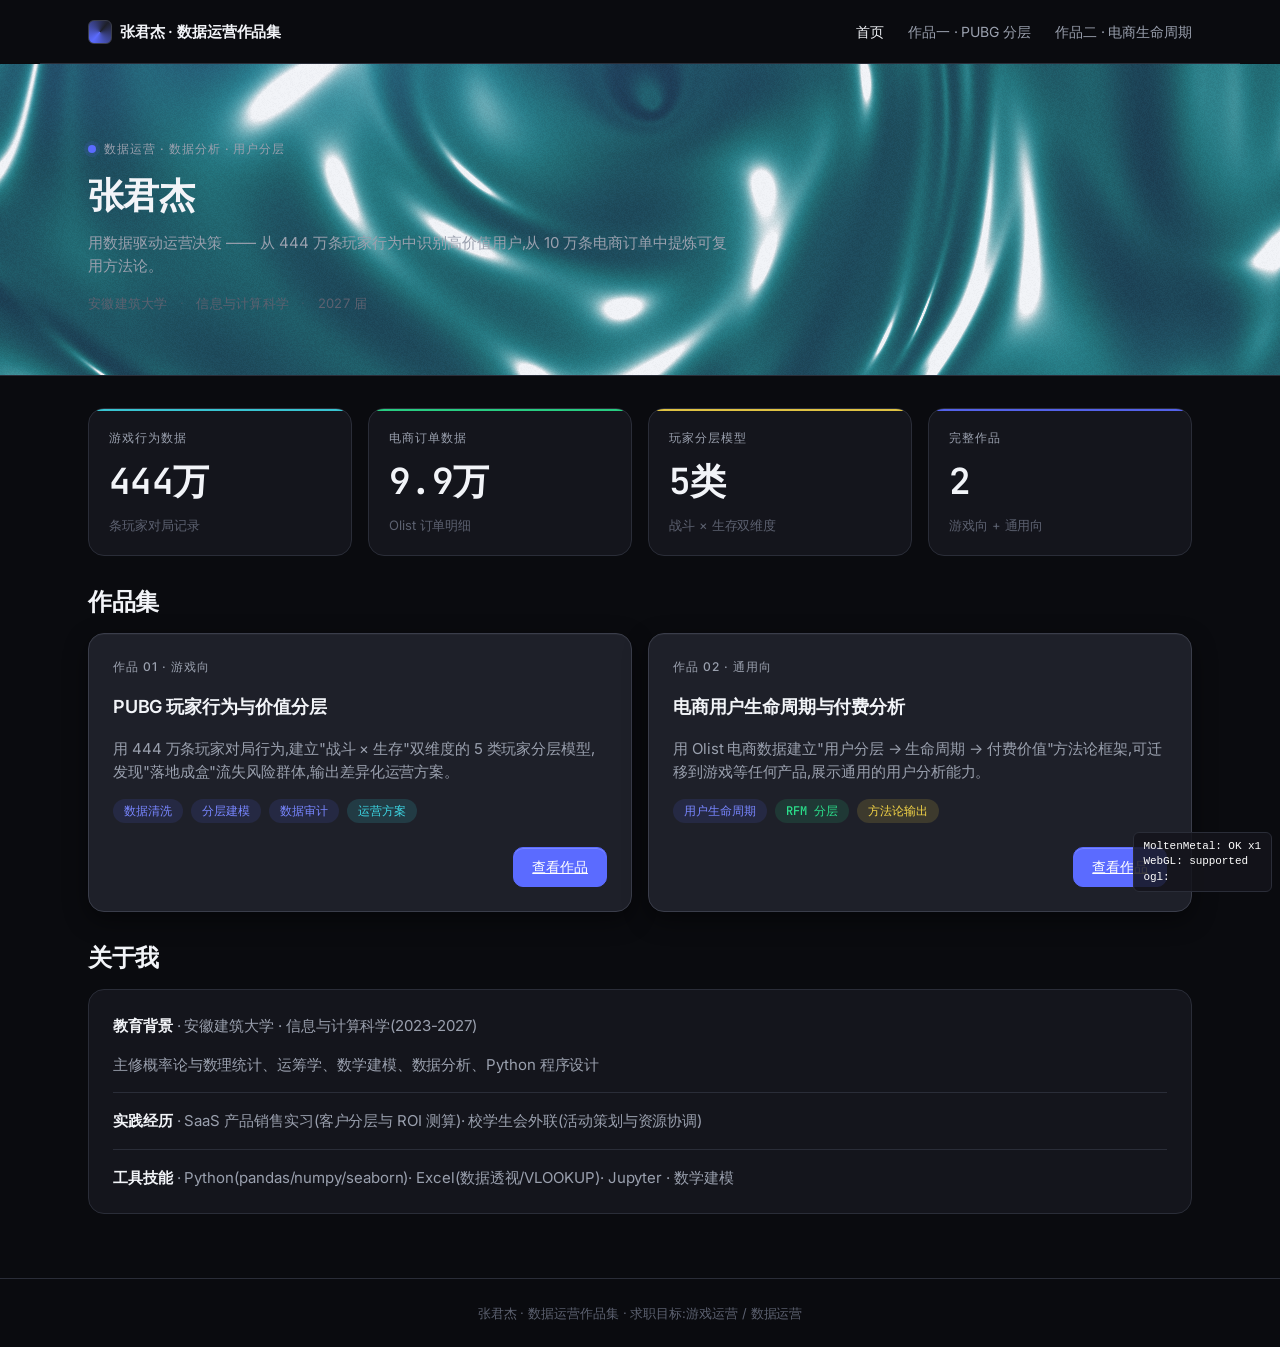
==== commit 83f21101: "fix: localize ogl to remove CDN dependency, add debug badge ogl was loaded from unpkg CDN which fail" ====
--- a/website/index.html
+++ b/website/index.html
@@ -25,8 +25,9 @@
   </div>
 </nav>
 
-<!-- Hero -->
-<header class="hero">
+<!-- Hero(带 MoltenMetal 背景) -->
+<header class="hero molten-hero" data-color1="#5B6BFF" data-color2="#3DD7E5" data-color3="#F2F4F8" data-opacity="1.0">
+  <div class="molten-canvas-layer"></div>
   <div class="container">
     <p class="eyebrow" style="margin-bottom:16px;">数据运营 · 数据分析 · 用户分层</p>
     <h1>张君杰</h1>
@@ -123,5 +124,18 @@
 
 <footer>张君杰 · 数据运营作品集 · 求职目标:游戏运营 / 数据运营</footer>
 
+<!-- MoltenMetal 背景:ogl 本地化,不依赖 CDN -->
+<script type="importmap">
+{
+  "imports": {
+    "ogl": "./js/ogl/index.js"
+  }
+}
+</script>
+<script type="module">
+  import { initMolten } from './js/molten-init.js';
+  initMolten();
+</script>
+
 </body>
 </html>
--- a/website/css/style.css
+++ b/website/css/style.css
@@ -10,6 +10,28 @@
    --font-*),不引入新视觉风格。
    ============================================================= */
 
+/* ---- MoltenMetal Hero 背景层 ---- */
+.molten-hero {
+    position: relative;
+    overflow: hidden;
+}
+.molten-hero .molten-canvas-layer {
+    position: absolute;
+    inset: 0;
+    z-index: 0;
+}
+.molten-hero > .container {
+    position: relative;
+    z-index: 1;
+}
+/* 降级:ogl CDN 加载失败时,保留静态暗色渐变 */
+.molten-hero.molten-fallback {
+    background:
+        radial-gradient(ellipse 80% 60% at 20% 0%, rgba(91, 107, 255, 0.14), transparent 60%),
+        radial-gradient(ellipse 50% 40% at 85% 100%, rgba(61, 215, 229, 0.08), transparent 60%),
+        var(--color-background);
+}
+
 /* ---- 导航增强:sticky 定位(仅定位,不改变 Halo 视觉) ---- */
 .nav {
     position: sticky;
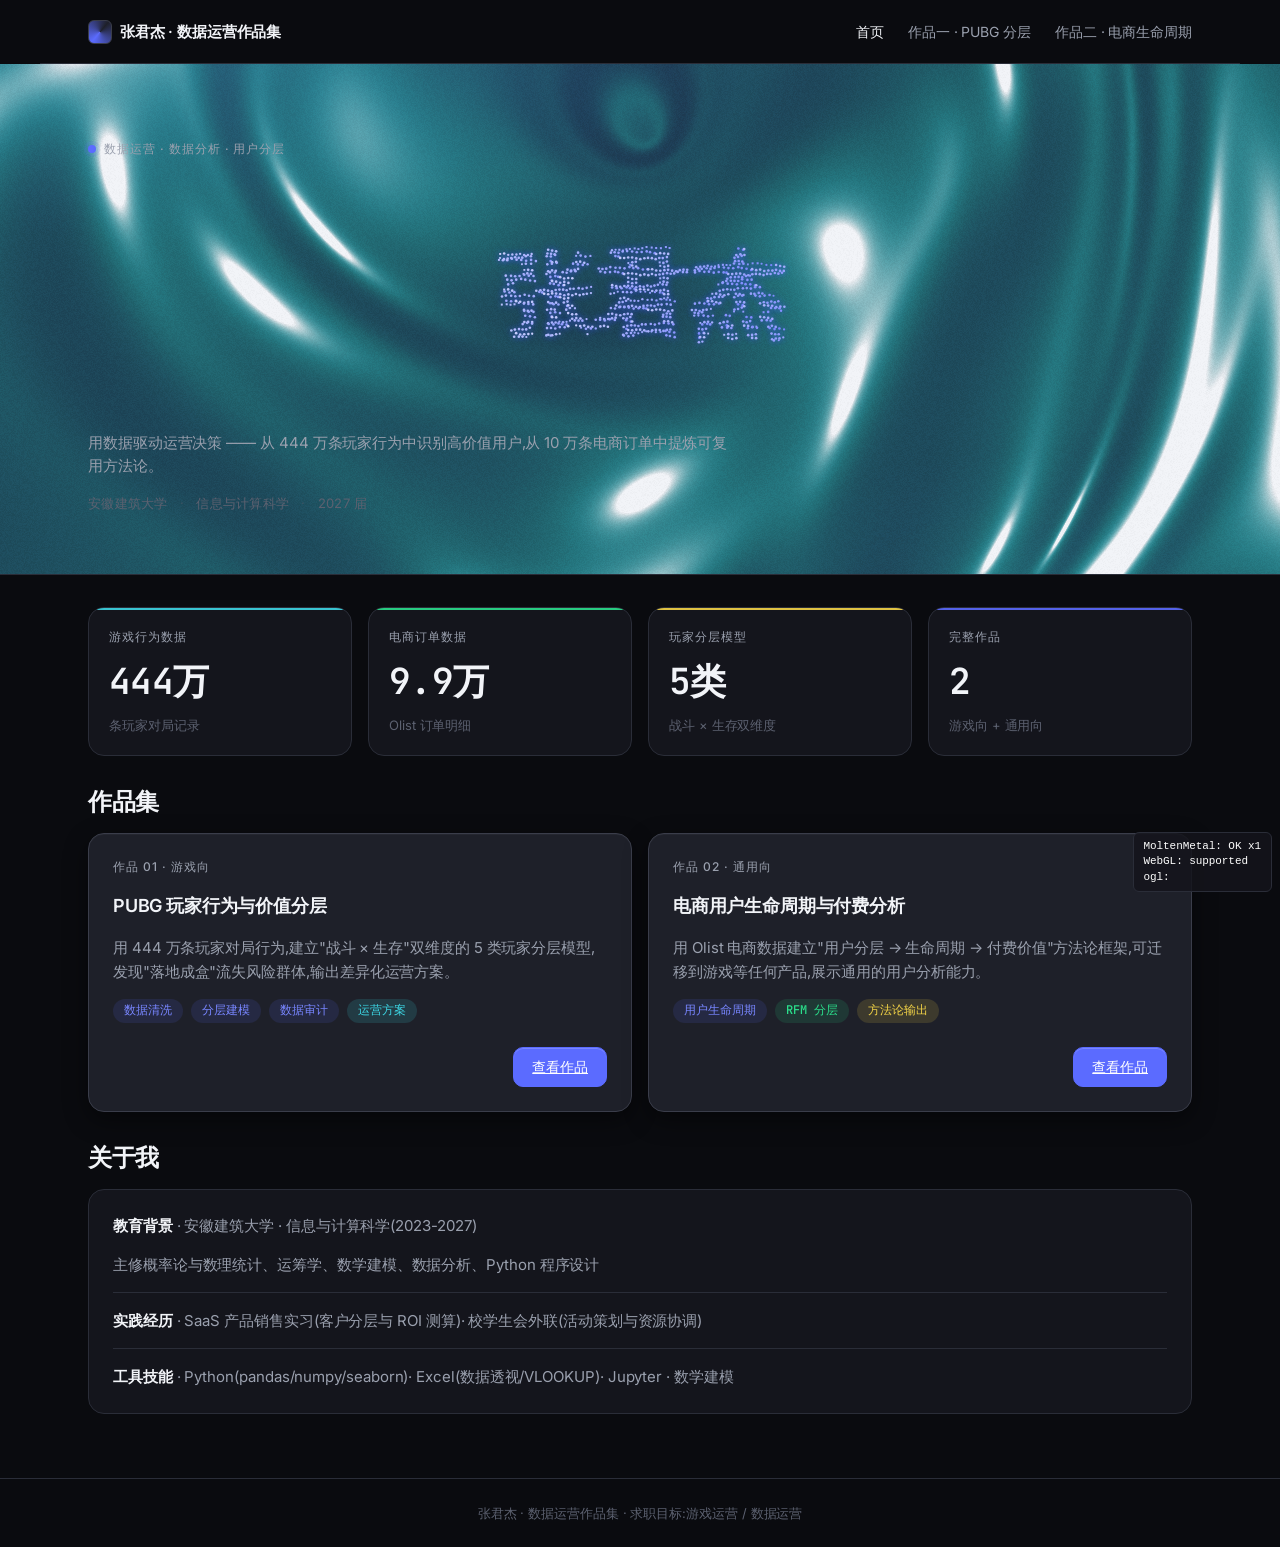
==== commit 1fae6c94: "feat: add ParticleText hero title (vanilla JS port) Port reactbits ParticleText React component to v" ====
--- a/website/index.html
+++ b/website/index.html
@@ -30,7 +30,17 @@
   <div class="molten-canvas-layer"></div>
   <div class="container">
     <p class="eyebrow" style="margin-bottom:16px;">数据运营 · 数据分析 · 用户分层</p>
-    <h1>张君杰</h1>
+    <div class="particle-title particle-text"
+         data-particle-text
+         data-text="张君杰"
+         data-color="#f8fafc"
+         data-highlight="#5b6bff"
+         data-particle-size="2.2"
+         data-density="4"
+         data-glow="true"
+         aria-label="张君杰">
+      <span class="particle-text__sr">张君杰</span>
+    </div>
     <p class="subtitle">用数据驱动运营决策 —— 从 444 万条玩家行为中识别高价值用户,从 10 万条电商订单中提炼可复用方法论。</p>
     <p class="tagline">安徽建筑大学 <span>·</span> 信息与计算科学 <span>·</span> 2027 届</p>
   </div>
@@ -134,7 +144,9 @@
 </script>
 <script type="module">
   import { initMolten } from './js/molten-init.js';
+  import { initParticleText } from './js/particle-text.js';
   initMolten();
+  initParticleText();
 </script>
 
 </body>
--- a/website/css/style.css
+++ b/website/css/style.css
@@ -32,6 +32,41 @@
         var(--color-background);
 }
 
+/* ---- ParticleText 粒子文字 ---- */
+.particle-text {
+    position: relative;
+    display: block;
+    width: 100%;
+    height: 100%;
+    min-height: 240px;
+    overflow: hidden;
+    touch-action: none;
+    isolation: isolate;
+}
+.particle-text__canvas {
+    position: absolute;
+    inset: 0;
+    display: block;
+    width: 100%;
+    height: 100%;
+}
+.particle-text__sr {
+    position: absolute;
+    width: 1px;
+    height: 1px;
+    padding: 0;
+    margin: -1px;
+    overflow: hidden;
+    clip: rect(0, 0, 0, 0);
+    white-space: nowrap;
+    border: 0;
+}
+/* 主页 Hero 里的粒子标题 */
+.particle-title {
+    height: 220px;
+    margin-bottom: var(--space-4);
+}
+
 /* ---- 导航增强:sticky 定位(仅定位,不改变 Halo 视觉) ---- */
 .nav {
     position: sticky;
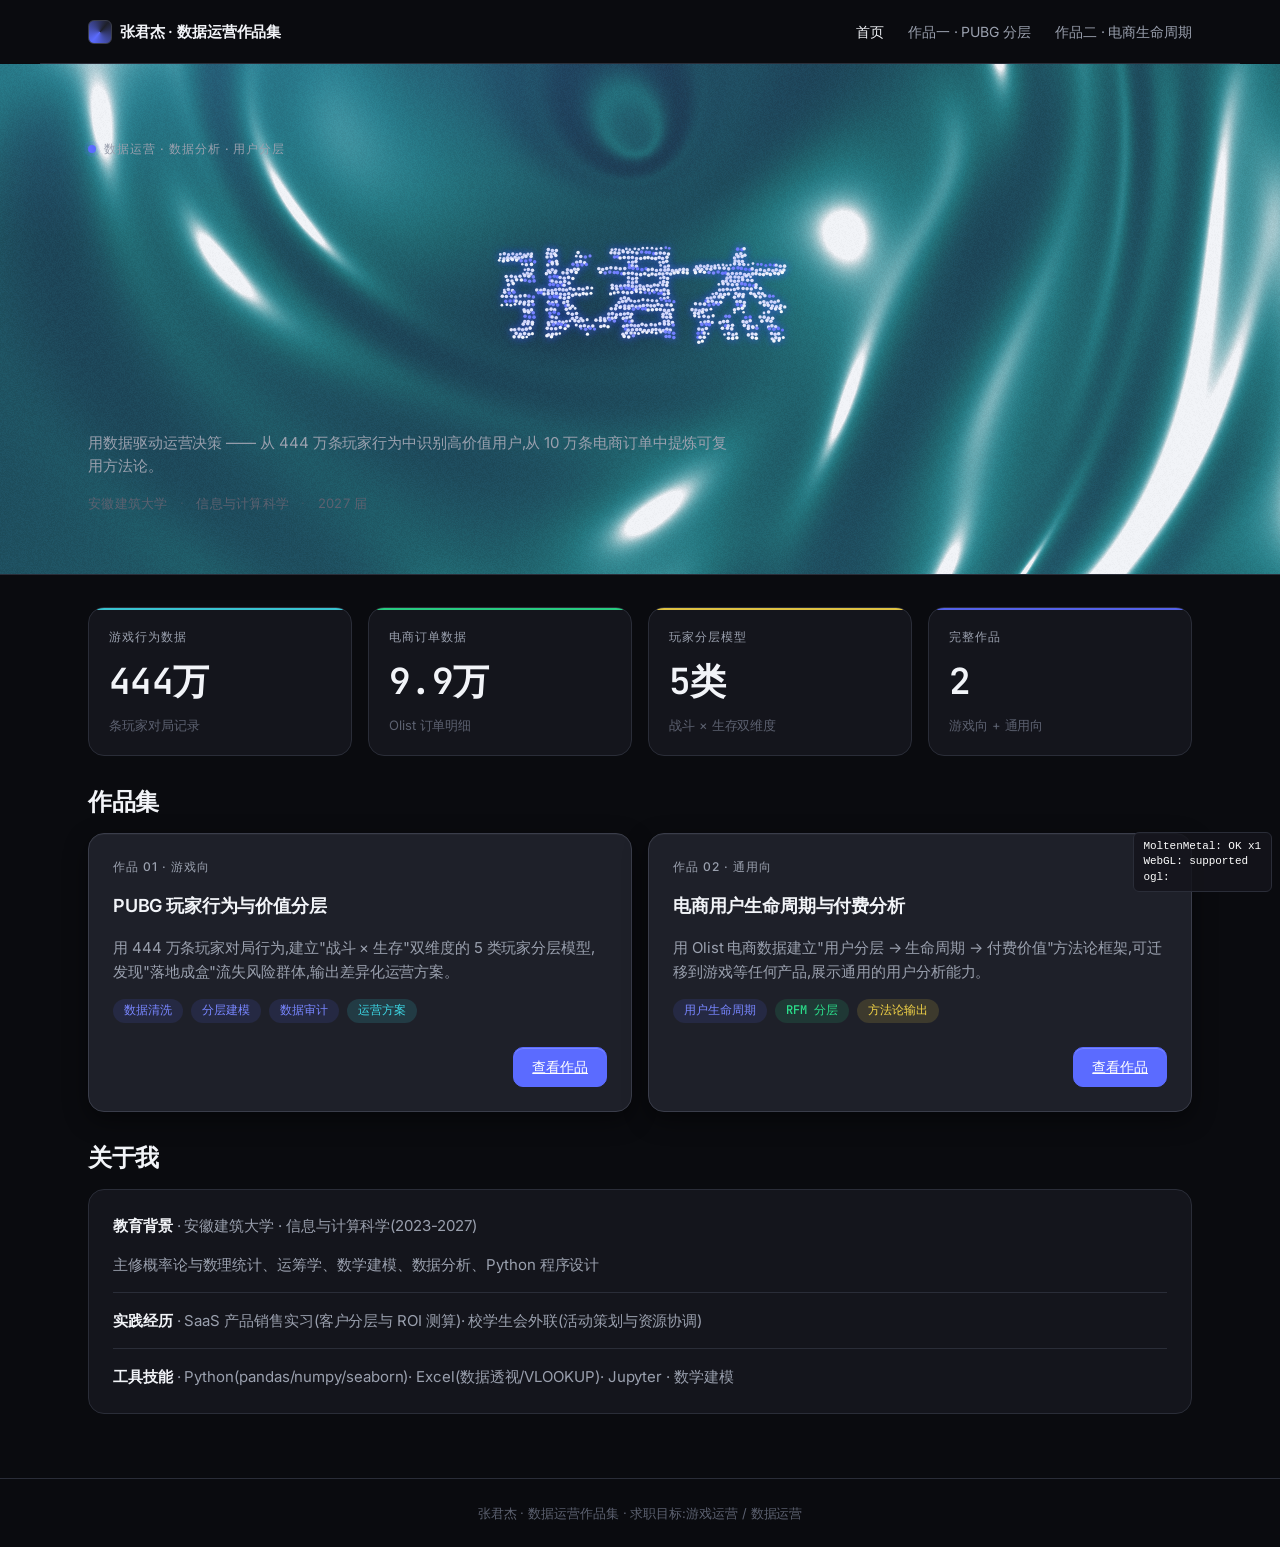
==== commit c61adaf3: "fix: make ParticleText title clearly visible Particles were rendering mostly in indigo highlight col" ====
--- a/website/index.html
+++ b/website/index.html
@@ -35,7 +35,7 @@
          data-text="张君杰"
          data-color="#f8fafc"
          data-highlight="#5b6bff"
-         data-particle-size="2.2"
+         data-particle-size="3.0"
          data-density="4"
          data-glow="true"
          aria-label="张君杰">
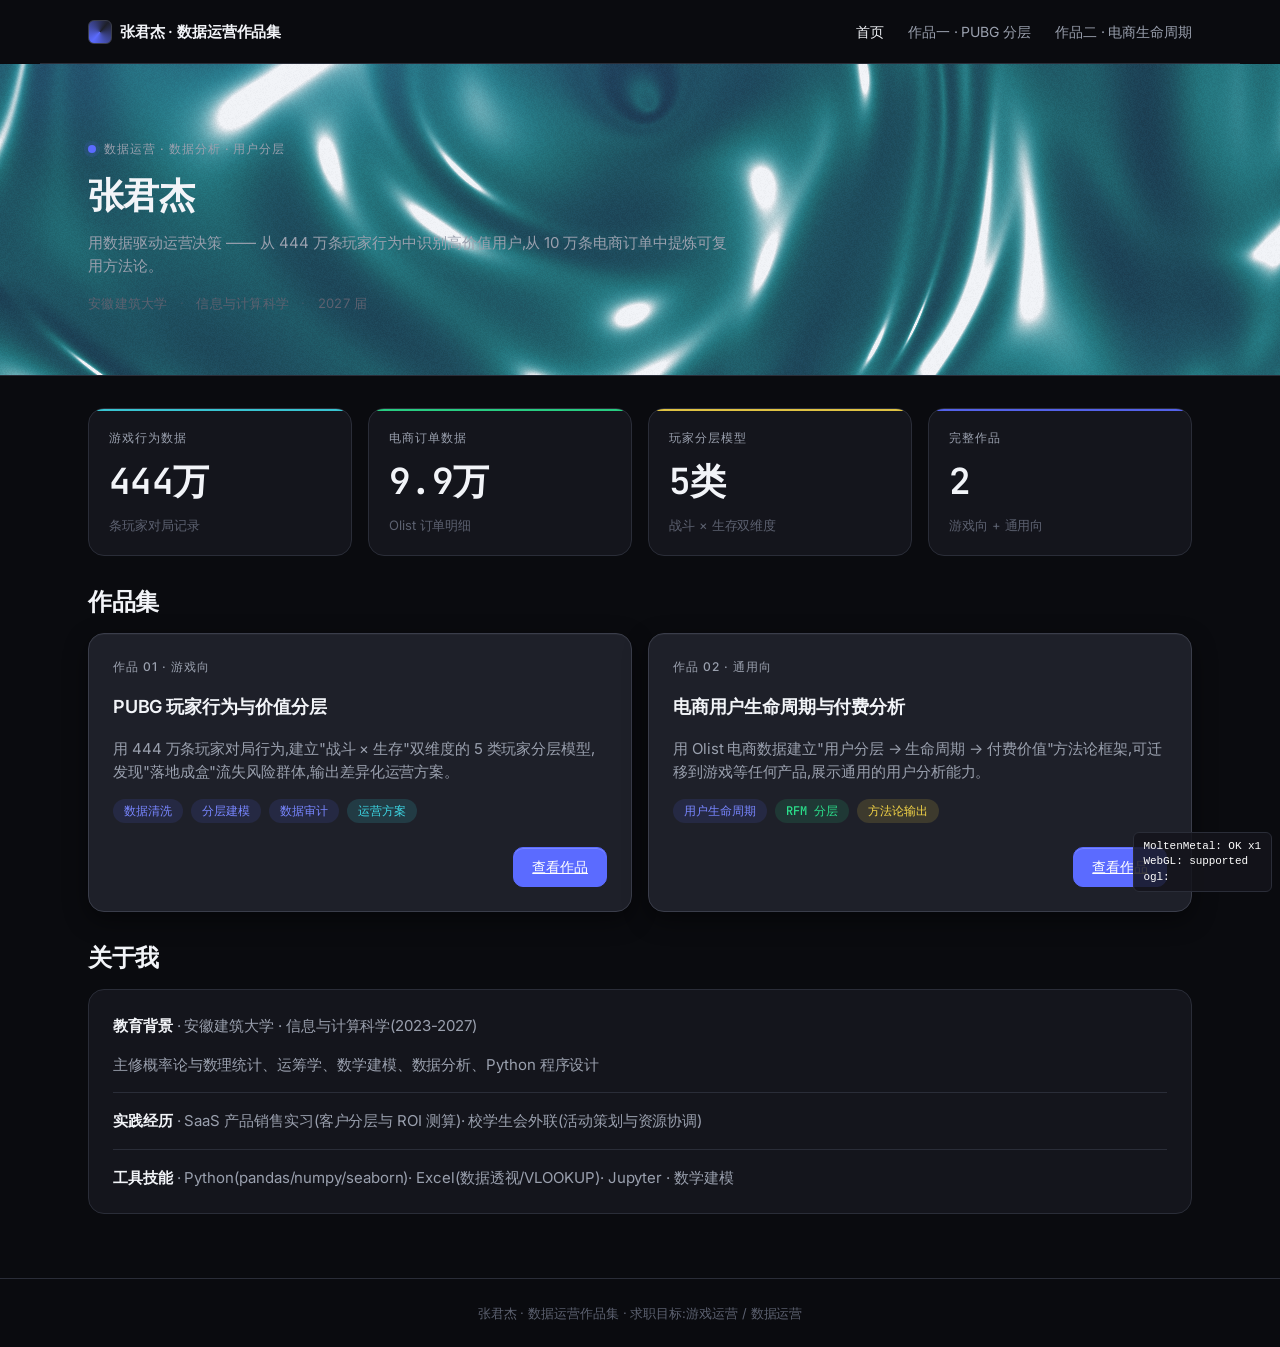
==== commit d13e8d66: "chore: remove ParticleText, keep MoltenMetal bg Remove particle text hero title per user preference " ====
--- a/website/index.html
+++ b/website/index.html
@@ -30,17 +30,7 @@
   <div class="molten-canvas-layer"></div>
   <div class="container">
     <p class="eyebrow" style="margin-bottom:16px;">数据运营 · 数据分析 · 用户分层</p>
-    <div class="particle-title particle-text"
-         data-particle-text
-         data-text="张君杰"
-         data-color="#f8fafc"
-         data-highlight="#5b6bff"
-         data-particle-size="3.0"
-         data-density="4"
-         data-glow="true"
-         aria-label="张君杰">
-      <span class="particle-text__sr">张君杰</span>
-    </div>
+    <h1>张君杰</h1>
     <p class="subtitle">用数据驱动运营决策 —— 从 444 万条玩家行为中识别高价值用户,从 10 万条电商订单中提炼可复用方法论。</p>
     <p class="tagline">安徽建筑大学 <span>·</span> 信息与计算科学 <span>·</span> 2027 届</p>
   </div>
@@ -144,9 +134,7 @@
 </script>
 <script type="module">
   import { initMolten } from './js/molten-init.js';
-  import { initParticleText } from './js/particle-text.js';
   initMolten();
-  initParticleText();
 </script>
 
 </body>
--- a/website/css/style.css
+++ b/website/css/style.css
@@ -32,41 +32,6 @@
         var(--color-background);
 }
 
-/* ---- ParticleText 粒子文字 ---- */
-.particle-text {
-    position: relative;
-    display: block;
-    width: 100%;
-    height: 100%;
-    min-height: 240px;
-    overflow: hidden;
-    touch-action: none;
-    isolation: isolate;
-}
-.particle-text__canvas {
-    position: absolute;
-    inset: 0;
-    display: block;
-    width: 100%;
-    height: 100%;
-}
-.particle-text__sr {
-    position: absolute;
-    width: 1px;
-    height: 1px;
-    padding: 0;
-    margin: -1px;
-    overflow: hidden;
-    clip: rect(0, 0, 0, 0);
-    white-space: nowrap;
-    border: 0;
-}
-/* 主页 Hero 里的粒子标题 */
-.particle-title {
-    height: 220px;
-    margin-bottom: var(--space-4);
-}
-
 /* ---- 导航增强:sticky 定位(仅定位,不改变 Halo 视觉) ---- */
 .nav {
     position: sticky;
